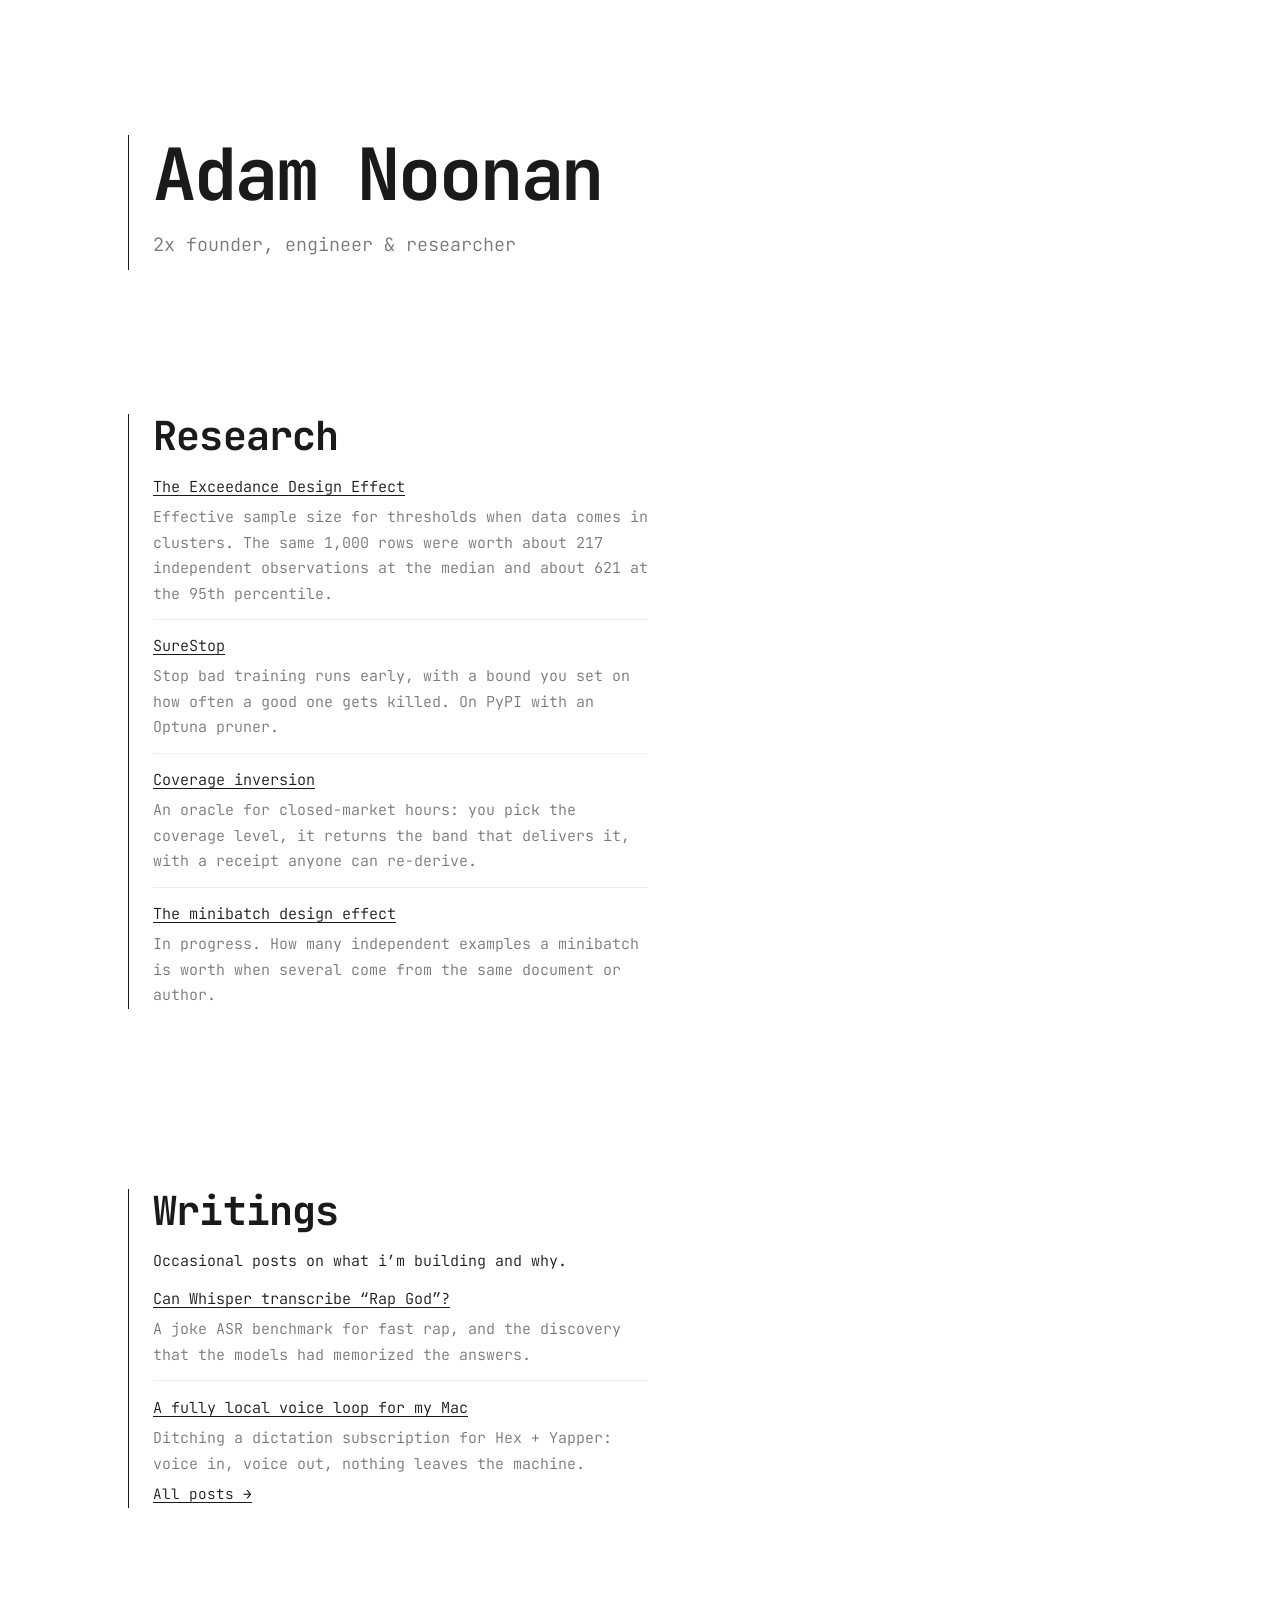
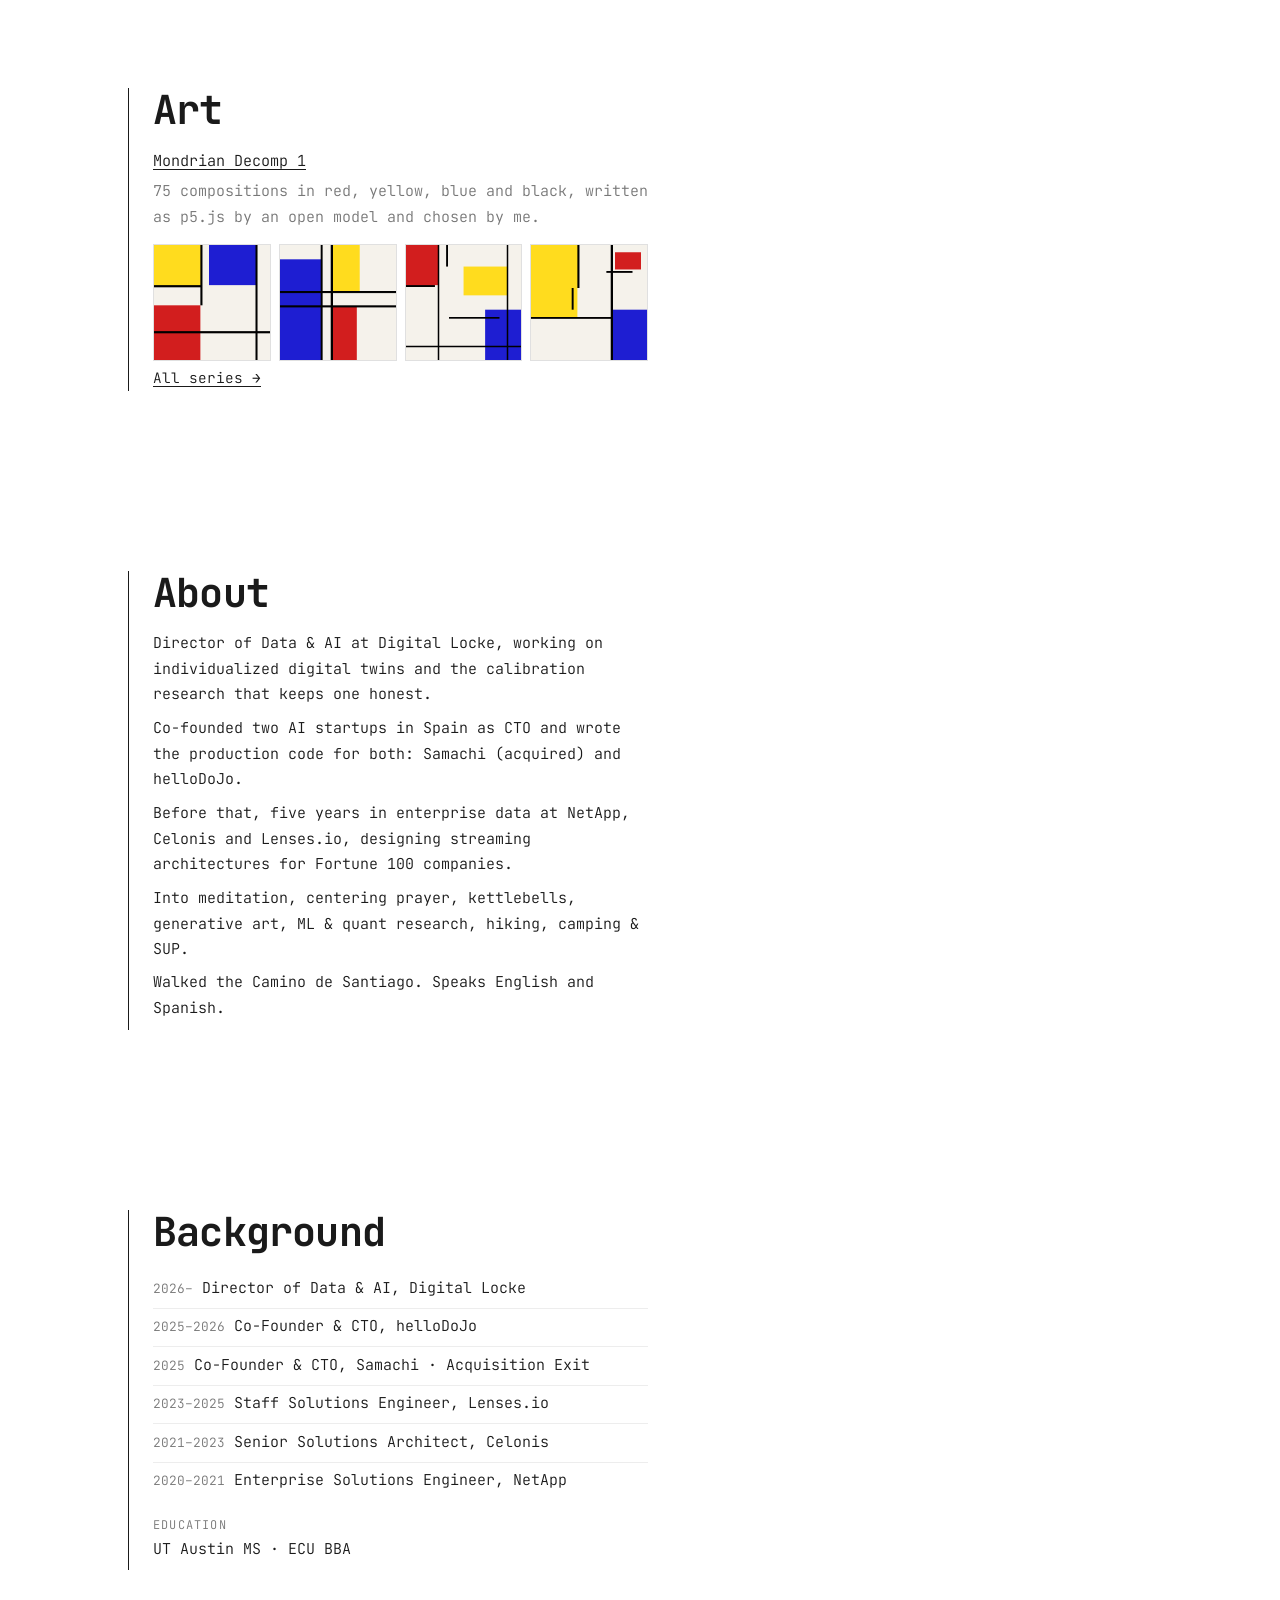
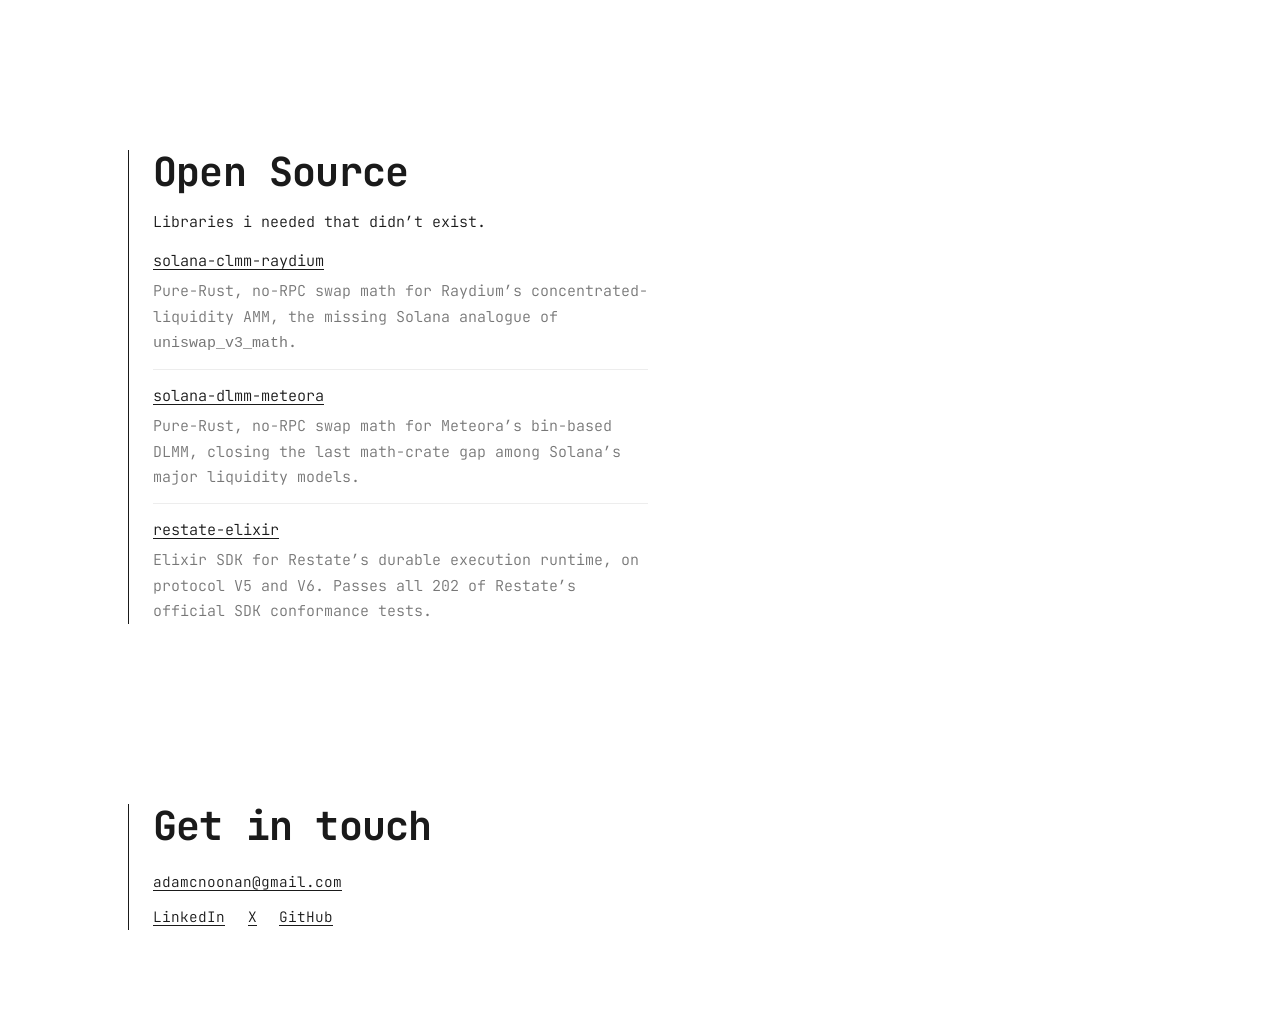
==== index.html @ fe31147f "content: add generative art to interests" ====
<!DOCTYPE html>
<html lang="en">
<head>
    <meta charset="UTF-8">
    <meta name="viewport" content="width=device-width, initial-scale=1.0">
    <title>Adam Noonan: effective sample size, calibration &amp; ML evaluation</title>
    <meta name="description" content="Adam Noonan is an independent ML researcher and Director of Data &amp; AI at Digital Locke. Research on effective sample size under clustering (the exceedance design effect), calibrated early stopping (SureStop) and coverage-calibrated oracles.">
    <link rel="canonical" href="https://adamnoonan.xyz/">
    <meta property="og:type" content="website">
    <meta property="og:site_name" content="Adam Noonan">
    <meta property="og:url" content="https://adamnoonan.xyz/">
    <meta property="og:title" content="Adam Noonan: effective sample size, calibration &amp; ML evaluation">
    <meta property="og:description" content="Adam Noonan is an independent ML researcher and Director of Data &amp; AI at Digital Locke. Research on effective sample size under clustering (the exceedance design effect), calibrated early stopping (SureStop) and coverage-calibrated oracles.">
    <meta property="og:image" content="https://adamnoonan.xyz/share/card.png">
    <meta property="og:image:type" content="image/png">
    <meta property="og:image:width" content="1200">
    <meta property="og:image:height" content="630">
    <meta property="og:image:alt" content="Adam Noonan: effective sample size, calibration and ML evaluation, beside a Seed of Life line drawing">
    <meta property="og:video" content="https://adamnoonan.xyz/share/loop.mp4">
    <meta property="og:video:secure_url" content="https://adamnoonan.xyz/share/loop.mp4">
    <meta property="og:video:type" content="video/mp4">
    <meta property="og:video:width" content="1200">
    <meta property="og:video:height" content="630">
    <meta name="twitter:card" content="summary_large_image">
    <meta name="twitter:image" content="https://adamnoonan.xyz/share/card.png">
    <meta name="twitter:image:alt" content="Adam Noonan: effective sample size, calibration and ML evaluation, beside a Seed of Life line drawing">
    <meta name="twitter:creator" content="@_adamnoonan">
    <meta name="theme-color" content="#ffffff">
    <link rel="icon" type="image/svg+xml" href="favicon.svg">
    <link rel="preconnect" href="https://fonts.googleapis.com">
    <link rel="preconnect" href="https://fonts.gstatic.com" crossorigin>
    <link href="https://fonts.googleapis.com/css2?family=JetBrains+Mono:wght@300;400;500;700&display=swap" rel="stylesheet">
    <link rel="stylesheet" href="style.css">
    <script type="application/ld+json">
    {
        "@context": "https://schema.org",
        "@graph": [
            {
                "@type": "Person",
                "@id": "https://adamnoonan.xyz/#person",
                "name": "Adam Noonan",
                "url": "https://adamnoonan.xyz/",
                "email": "mailto:adamcnoonan@gmail.com",
                "jobTitle": "Director of Data & AI",
                "worksFor": { "@type": "Organization", "name": "Digital Locke" },
                "alumniOf": { "@type": "CollegeOrUniversity", "name": "The University of Texas at Austin" },
                "knowsAbout": [
                    "Effective sample size",
                    "Design effect",
                    "Clustered data",
                    "Quantile estimation",
                    "Calibration",
                    "Conformal prediction",
                    "Machine learning evaluation",
                    "Early stopping",
                    "Digital twins"
                ],
                "identifier": { "@type": "PropertyValue", "propertyID": "ORCID", "value": "0009-0000-7506-6395" },
                "sameAs": [
                    "https://orcid.org/0009-0000-7506-6395",
                    "https://github.com/ACNoonan",
                    "https://linkedin.com/in/adam-noonan/",
                    "https://x.com/_adamnoonan"
                ]
            },
            {
                "@type": "ScholarlyArticle",
                "headline": "The Exceedance Design Effect: Effective Sample Size for Thresholds under Clustering",
                "author": { "@id": "https://adamnoonan.xyz/#person" },
                "datePublished": "2026-08-21",
                "url": "https://arxiv.org/abs/2608.21262",
                "sameAs": "https://arxiv.org/abs/2608.21262",
                "abstract": "How much the fraction of a population below an estimated cutoff varies when observations come in independent groups. Grouping multiplies its large-sample variance by 1+(m-1)ρ_I(p), where ρ_I(p) measures whether two members of a group fall on the same side of the cutoff."
            },
            {
                "@type": "ScholarlyArticle",
                "headline": "Coverage Inversion: Calibration-Transparent Fair-Value Oracles for Closed-Market Hours",
                "author": { "@id": "https://adamnoonan.xyz/#person" },
                "datePublished": "2026-08-25",
                "url": "https://doi.org/10.5281/zenodo.22094768",
                "identifier": { "@type": "PropertyValue", "propertyID": "DOI", "value": "10.5281/zenodo.22094768" }
            },
            {
                "@type": "SoftwareSourceCode",
                "name": "SureStop",
                "description": "Stop bad training runs early, with a bound you set on how often a good one gets killed. Includes an Optuna pruner.",
                "author": { "@id": "https://adamnoonan.xyz/#person" },
                "codeRepository": "https://github.com/ACNoonan/surestop",
                "programmingLanguage": "Python",
                "sameAs": "https://pypi.org/project/surestop/"
            }
        ]
    }
    </script>
    <script>window.va = window.va || function () { (window.vaq = window.vaq || []).push(arguments); };</script>
    <script defer src="/_vercel/insights/script.js"></script>
    <script defer src="/kit.js"></script>
</head>
<body>
    <canvas id="canvas"></canvas>

    <main>
        <section class="section section--hero" data-section="hero">
            <div class="section__content">
                <h1 class="proximity-text hero__name">Adam Noonan</h1>
                <p class="proximity-text hero__subtitle">2x founder, engineer &amp; researcher</p>
            </div>
        </section>

        <section class="section" data-section="research">
            <div class="section__content">
                <h2 class="proximity-text section__heading">Research</h2>
                <div class="project-list">
                    <div class="project-item proximity-text">
                        <a href="https://arxiv.org/abs/2608.21262" target="_blank" rel="noopener" class="section__link">The Exceedance Design Effect</a>
                        <p>Effective sample size for thresholds when data comes in clusters. The same 1,000 rows were worth about 217 independent observations at the median and about 621 at the 95th percentile.</p>
                    </div>
                    <div class="project-item proximity-text">
                        <a href="https://github.com/ACNoonan/surestop" target="_blank" rel="noopener" class="section__link">SureStop</a>
                        <p>Stop bad training runs early, with a bound you set on how often a good one gets killed. On PyPI with an Optuna pruner.</p>
                    </div>
                    <div class="project-item proximity-text">
                        <a href="https://doi.org/10.5281/zenodo.22094768" target="_blank" rel="noopener" class="section__link">Coverage inversion</a>
                        <p>An oracle for closed-market hours: you pick the coverage level, it returns the band that delivers it, with a receipt anyone can re-derive.</p>
                    </div>
                    <div class="project-item proximity-text">
                        <span class="section__link">The minibatch design effect</span>
                        <p>In progress. How many independent examples a minibatch is worth when several come from the same document or author.</p>
                    </div>
                </div>
            </div>
        </section>

        <section class="section" data-section="writing">
            <div class="section__content">
                <h2 class="proximity-text section__heading">Writings</h2>
                <p class="proximity-text">Occasional posts on what i&rsquo;m building and why.</p>
                <div class="project-list">
                    <div class="project-item proximity-text">
                        <a href="/blog/rap-god/" class="section__link">Can Whisper transcribe &ldquo;Rap God&rdquo;?</a>
                        <p>A joke ASR benchmark for fast rap, and the discovery that the models had memorized the answers.</p>
                    </div>
                    <div class="project-item proximity-text">
                        <a href="/blog/local-voice-loop/" class="section__link">A fully local voice loop for my Mac</a>
                        <p>Ditching a dictation subscription for Hex + Yapper: voice in, voice out, nothing leaves the machine.</p>
                    </div>
                </div>
                <a href="/blog/" class="proximity-text section__link">All posts &rarr;</a>
            </div>
        </section>

        <section class="section" data-section="art">
            <div class="section__content">
                <h2 class="proximity-text section__heading">Art</h2>
                <div class="project-list">
                    <div class="project-item proximity-text">
                        <a href="/art/mondrian-decomp/" class="section__link">Mondrian Decomp 1</a>
                        <p>75 compositions in red, yellow, blue and black, written as p5.js by an open model and chosen by me.</p>
                        <a href="/art/mondrian-decomp/" class="art-strip">
                            <img src="/art/mondrian-decomp/img/12.png" alt="" loading="lazy">
                            <img src="/art/mondrian-decomp/img/20.png" alt="" loading="lazy">
                            <img src="/art/mondrian-decomp/img/34.png" alt="" loading="lazy">
                            <img src="/art/mondrian-decomp/img/46.png" alt="" loading="lazy">
                        </a>
                    </div>
                </div>
                <a href="/art/" class="proximity-text section__link">All series &rarr;</a>
            </div>
        </section>

        <section class="section" data-section="about">
            <div class="section__content">
                <h2 class="proximity-text section__heading">About</h2>
                <p class="proximity-text">Director of Data &amp; AI at Digital Locke, working on individualized digital twins and the calibration research that keeps one honest.</p>
                <p class="proximity-text">Co-founded two AI startups in Spain as CTO and wrote the production code for both: Samachi (acquired) and helloDoJo.</p>
                <p class="proximity-text">Before that, five years in enterprise data at NetApp, Celonis and Lenses.io, designing streaming architectures for Fortune 100 companies.</p>
                <p class="proximity-text">Into meditation, centering prayer, kettlebells, generative art, ML &amp; quant research, hiking, camping &amp; SUP.</p>
                <p class="proximity-text">Walked the Camino de Santiago. Speaks English and Spanish.</p>
            </div>
        </section>

        <section class="section" data-section="background">
            <div class="section__content">
                <h2 class="proximity-text section__heading">Background</h2>
                <div class="timeline">
                    <div class="timeline__entry proximity-text">
                        <span class="timeline__date">2026&ndash;</span>
                        <span class="timeline__role">Director of Data &amp; AI, Digital Locke</span>
                    </div>
                    <div class="timeline__entry proximity-text">
                        <span class="timeline__date">2025&ndash;2026</span>
                        <span class="timeline__role">Co-Founder &amp; CTO, helloDoJo</span>
                    </div>
                    <div class="timeline__entry proximity-text">
                        <span class="timeline__date">2025</span>
                        <span class="timeline__role">Co-Founder &amp; CTO, Samachi &middot; Acquisition Exit</span>
                    </div>
                    <div class="timeline__entry proximity-text">
                        <span class="timeline__date">2023&ndash;2025</span>
                        <span class="timeline__role">Staff Solutions Engineer, Lenses.io</span>
                    </div>
                    <div class="timeline__entry proximity-text">
                        <span class="timeline__date">2021&ndash;2023</span>
                        <span class="timeline__role">Senior Solutions Architect, Celonis</span>
                    </div>
                    <div class="timeline__entry proximity-text">
                        <span class="timeline__date">2020&ndash;2021</span>
                        <span class="timeline__role">Enterprise Solutions Engineer, NetApp</span>
                    </div>
                </div>
                <div class="education proximity-text">
                    <p class="education__label">Education</p>
                    <p>UT Austin MS &middot; ECU BBA</p>
                </div>
            </div>
        </section>

        <section class="section" data-section="open-source">
            <div class="section__content">
                <h2 class="proximity-text section__heading">Open Source</h2>
                <p class="proximity-text">Libraries i needed that didn&rsquo;t exist.</p>
                <div class="project-list">
                    <div class="project-item proximity-text">
                        <a href="https://github.com/ACNoonan/solana-clmm-raydium" target="_blank" rel="noopener" class="section__link">solana-clmm-raydium</a>
                        <p>Pure-Rust, no-RPC swap math for Raydium&rsquo;s concentrated-liquidity AMM, the missing Solana analogue of <code>uniswap_v3_math</code>.</p>
                    </div>
                    <div class="project-item proximity-text">
                        <a href="https://github.com/ACNoonan/solana-dlmm-meteora" target="_blank" rel="noopener" class="section__link">solana-dlmm-meteora</a>
                        <p>Pure-Rust, no-RPC swap math for Meteora&rsquo;s bin-based DLMM, closing the last math-crate gap among Solana&rsquo;s major liquidity models.</p>
                    </div>
                    <div class="project-item proximity-text">
                        <a href="https://github.com/ACNoonan/restate-elixir" target="_blank" rel="noopener" class="section__link">restate-elixir</a>
                        <p>Elixir SDK for Restate&rsquo;s durable execution runtime, on protocol V5 and V6. Passes all 202 of Restate&rsquo;s official SDK conformance tests.</p>
                    </div>
                </div>
            </div>
        </section>

        <section class="section" data-section="contact">
            <div class="section__content">
                <h2 class="proximity-text section__heading">Get in touch</h2>
                <a href="mailto:adamcnoonan@gmail.com" class="proximity-text section__link">adamcnoonan@gmail.com</a>
                <div class="social-links">
                    <a href="https://linkedin.com/in/adam-noonan/" target="_blank" rel="noopener" class="proximity-text section__link">LinkedIn</a>
                    <a href="https://x.com/_adamnoonan" target="_blank" rel="noopener" class="proximity-text section__link">X</a>
                    <a href="https://github.com/ACNoonan" target="_blank" rel="noopener" class="proximity-text section__link">GitHub</a>
                </div>
            </div>
        </section>
    </main>

    <script src="script.js"></script>
</body>
</html>
---- style.css ----
*,
*::before,
*::after {
    margin: 0;
    padding: 0;
    box-sizing: border-box;
}

:root {
    --bg: #ffffff;
    --text: #1a1a1a;
    --text-dim: #777;
    --accent: #1a1a1a;
    --rule: #1a1a1a;
    --font: 'JetBrains Mono', 'Courier New', monospace;
}

body {
    background-color: var(--bg);
    color: var(--text);
    font-family: var(--font);
    font-weight: 300;
    font-size: 15px;
    line-height: 1.7;
    overflow-x: hidden;
    -webkit-font-smoothing: antialiased;
}

#canvas {
    position: fixed;
    top: 0;
    left: 0;
    width: 100vw;
    height: 100vh;
    z-index: 0;
    pointer-events: none;
}

main {
    position: relative;
    z-index: 1;
}

/* --- Sections --- */

.section {
    display: flex;
    flex-direction: column;
    justify-content: center;
    padding: 10vh 10vw;
    position: relative;
}

.section--hero {
    min-height: auto;
    padding-top: 15vh;
    padding-bottom: 6vh;
}

.section__content {
    max-width: 520px;
    padding-left: 24px;
    border-left: 1px solid var(--rule);
}

/* --- Typography --- */

h1, h2 {
    font-family: var(--font);
    font-weight: 700;
    line-height: 1.1;
    color: var(--text);
}

.hero__name {
    font-size: clamp(2.4rem, 7vw, 4.5rem);
    letter-spacing: -0.03em;
    margin-bottom: 0.2em;
}

.hero__subtitle {
    font-size: clamp(0.9rem, 2vw, 1.15rem);
    font-weight: 300;
    color: var(--text-dim);
}

.hero__subtitle a {
    color: var(--text);
    text-decoration: underline;
    text-underline-offset: 3px;
    text-decoration-thickness: 1px;
}

.hero__subtitle a:hover {
    color: var(--text-dim);
}

.section__heading {
    font-size: clamp(1.6rem, 4vw, 2.5rem);
    margin-bottom: 0.4em;
    letter-spacing: -0.02em;
}

.section__content p {
    margin-bottom: 0.55em;
}

/* --- Links --- */

.section__link {
    display: inline-block;
    color: var(--text);
    text-decoration: underline;
    text-underline-offset: 3px;
    text-decoration-thickness: 1px;
    font-size: 0.9rem;
    margin-top: 0.35em;
    transition: color 0.2s;
}

.section__link:hover {
    color: var(--text-dim);
}

/* --- Tech Stack --- */

.tech-stack {
    display: flex;
    flex-wrap: wrap;
    gap: 6px;
    margin: 0.8em 0;
}

.tech-pill {
    font-size: 0.75rem;
    padding: 2px 10px;
    border: 1px solid rgba(0, 0, 0, 0.2);
    border-radius: 3px;
    color: var(--text-dim);
    white-space: nowrap;
}

/* --- Timeline --- */

.timeline {
    margin: 0.3em 0 1em;
}

.timeline__entry {
    display: flex;
    gap: 1.5em;
    padding: 0.4em 0;
    border-bottom: 1px solid rgba(0, 0, 0, 0.07);
}

.timeline__entry:last-child {
    border-bottom: none;
}

.timeline__date {
    font-size: 0.8rem;
    white-space: nowrap;
    color: var(--text-dim);
    min-width: 120px;
}

/* --- Education --- */

.education {
    margin-top: 0.6em;
}

.education__label {
    font-size: 0.75rem;
    color: var(--text-dim);
    text-transform: uppercase;
    letter-spacing: 0.1em;
    margin-bottom: 0.15em !important;
}

/* --- Projects --- */

.project-list {
    margin-top: 0.8em;
    display: flex;
    flex-direction: column;
    gap: 0.9em;
}

.project-item {
    padding-bottom: 0.8em;
    border-bottom: 1px solid rgba(0, 0, 0, 0.07);
}

.project-item:last-child {
    border-bottom: none;
    padding-bottom: 0;
}

.project-item .section__link {
    margin-top: 0;
    font-size: 0.95rem;
}

.project-item p {
    margin-top: 0.3em;
    margin-bottom: 0;
    color: var(--text-dim);
}

/* --- Art strip (home + art index) --- */

.art-strip {
    display: grid;
    grid-template-columns: repeat(4, 1fr);
    gap: 8px;
    margin-top: 0.9em;
}

.art-strip img {
    display: block;
    width: 100%;
    height: auto;
    aspect-ratio: 1;
    border: 1px solid rgba(0, 0, 0, 0.12);
}

/* --- Social Links --- */

.social-links {
    display: flex;
    gap: 1.5em;
    margin-top: 0.35em;
}

/* --- Reload Hint --- */

.reload-hint {
    margin-top: 1.5em !important;
    font-size: 0.8rem;
    color: var(--text-dim);
    opacity: 0.5;
    font-style: italic;
}

/* --- Proximity Text Scaling --- */

.proximity-text {
    transform-origin: left center;
    transition: transform 0.3s ease-out;
    will-change: transform;
    display: inline-block;
}

h1.proximity-text,
h2.proximity-text,
p.proximity-text,
div.proximity-text {
    display: block;
}

/* --- Responsive --- */

@media (max-width: 768px) {
    .section {
        padding: 8vh 7vw;
    }

    .section__content {
        max-width: 100%;
        padding-left: 16px;
    }

    .timeline__entry {
        flex-direction: column;
        gap: 0.2em;
    }

    .timeline__date {
        min-width: auto;
    }

    .social-links {
        flex-direction: column;
        gap: 0.5em;
    }

    .proximity-text {
        transition: none !important;
        transform: none !important;
        text-shadow:
            0 0 4px #fff,
            0 0 3px #fff,
            0 0 2px #fff,
            0 0 1px #fff;
    }
}
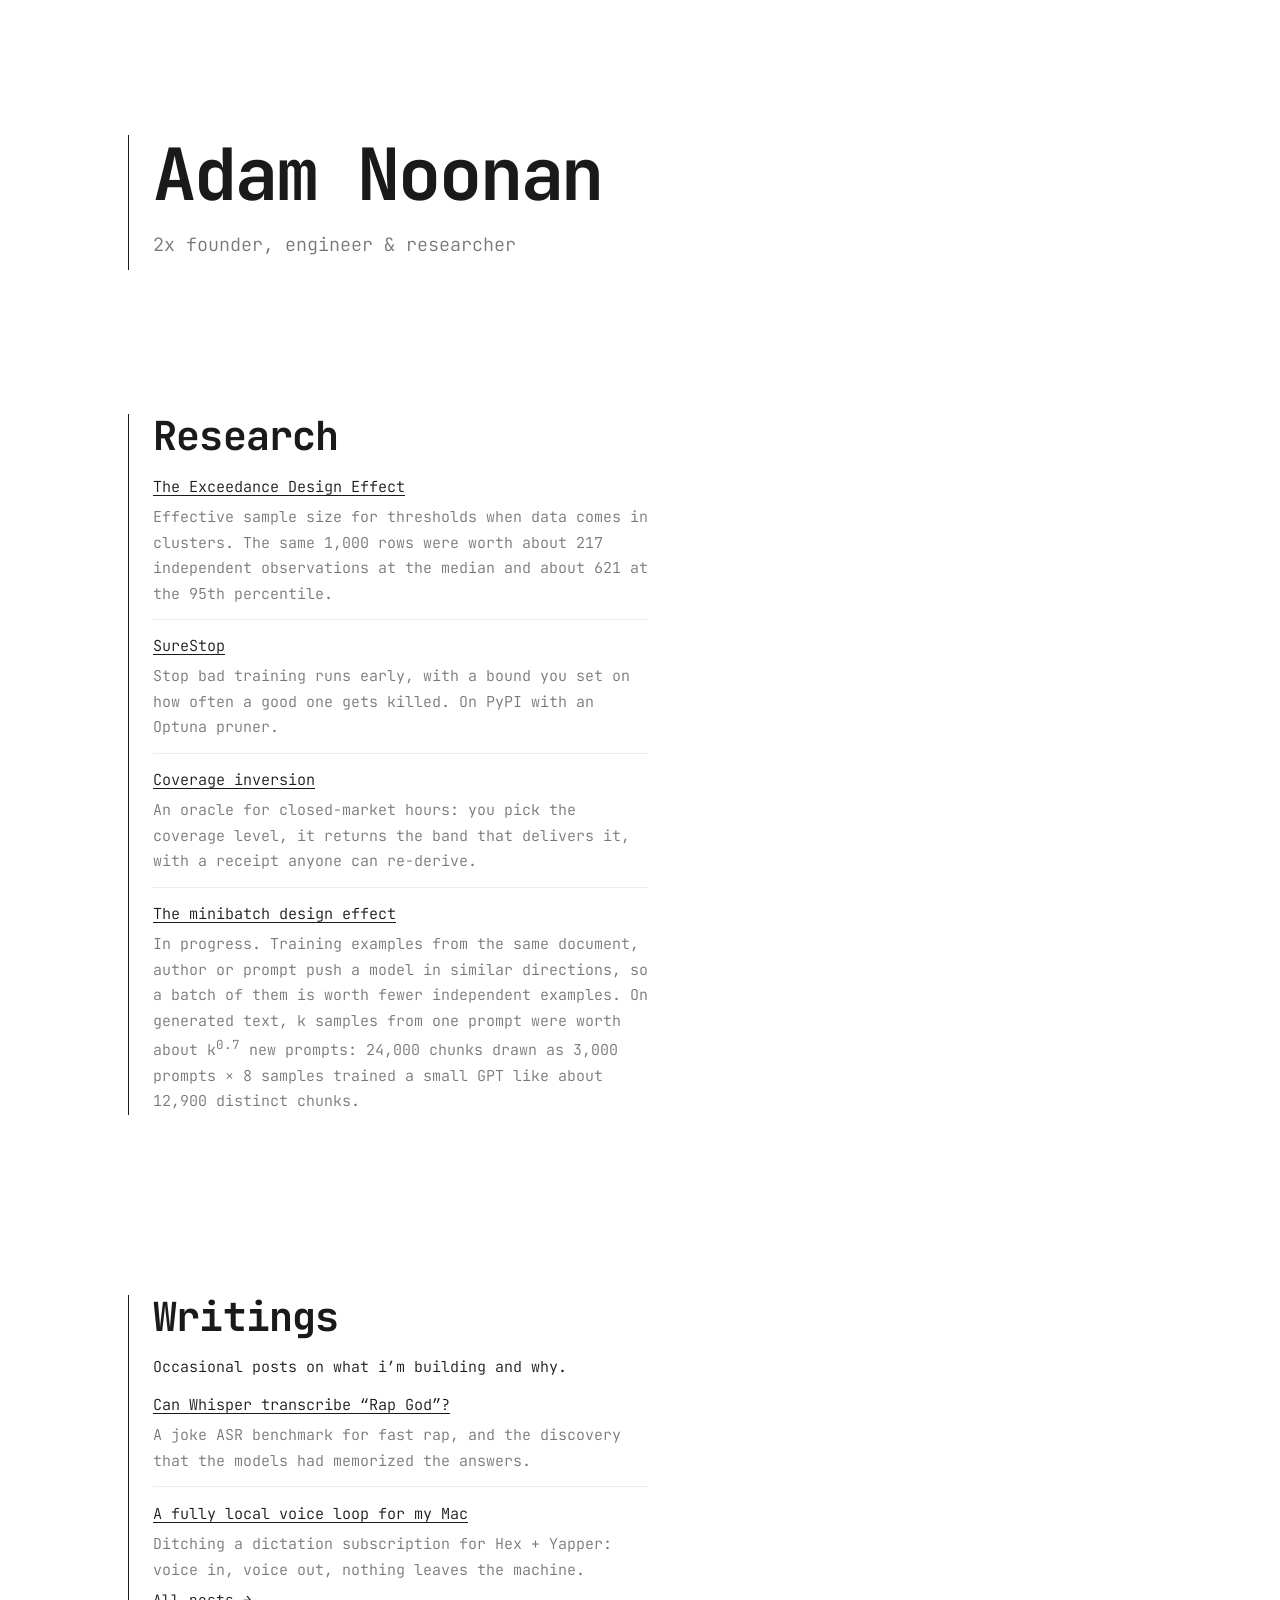
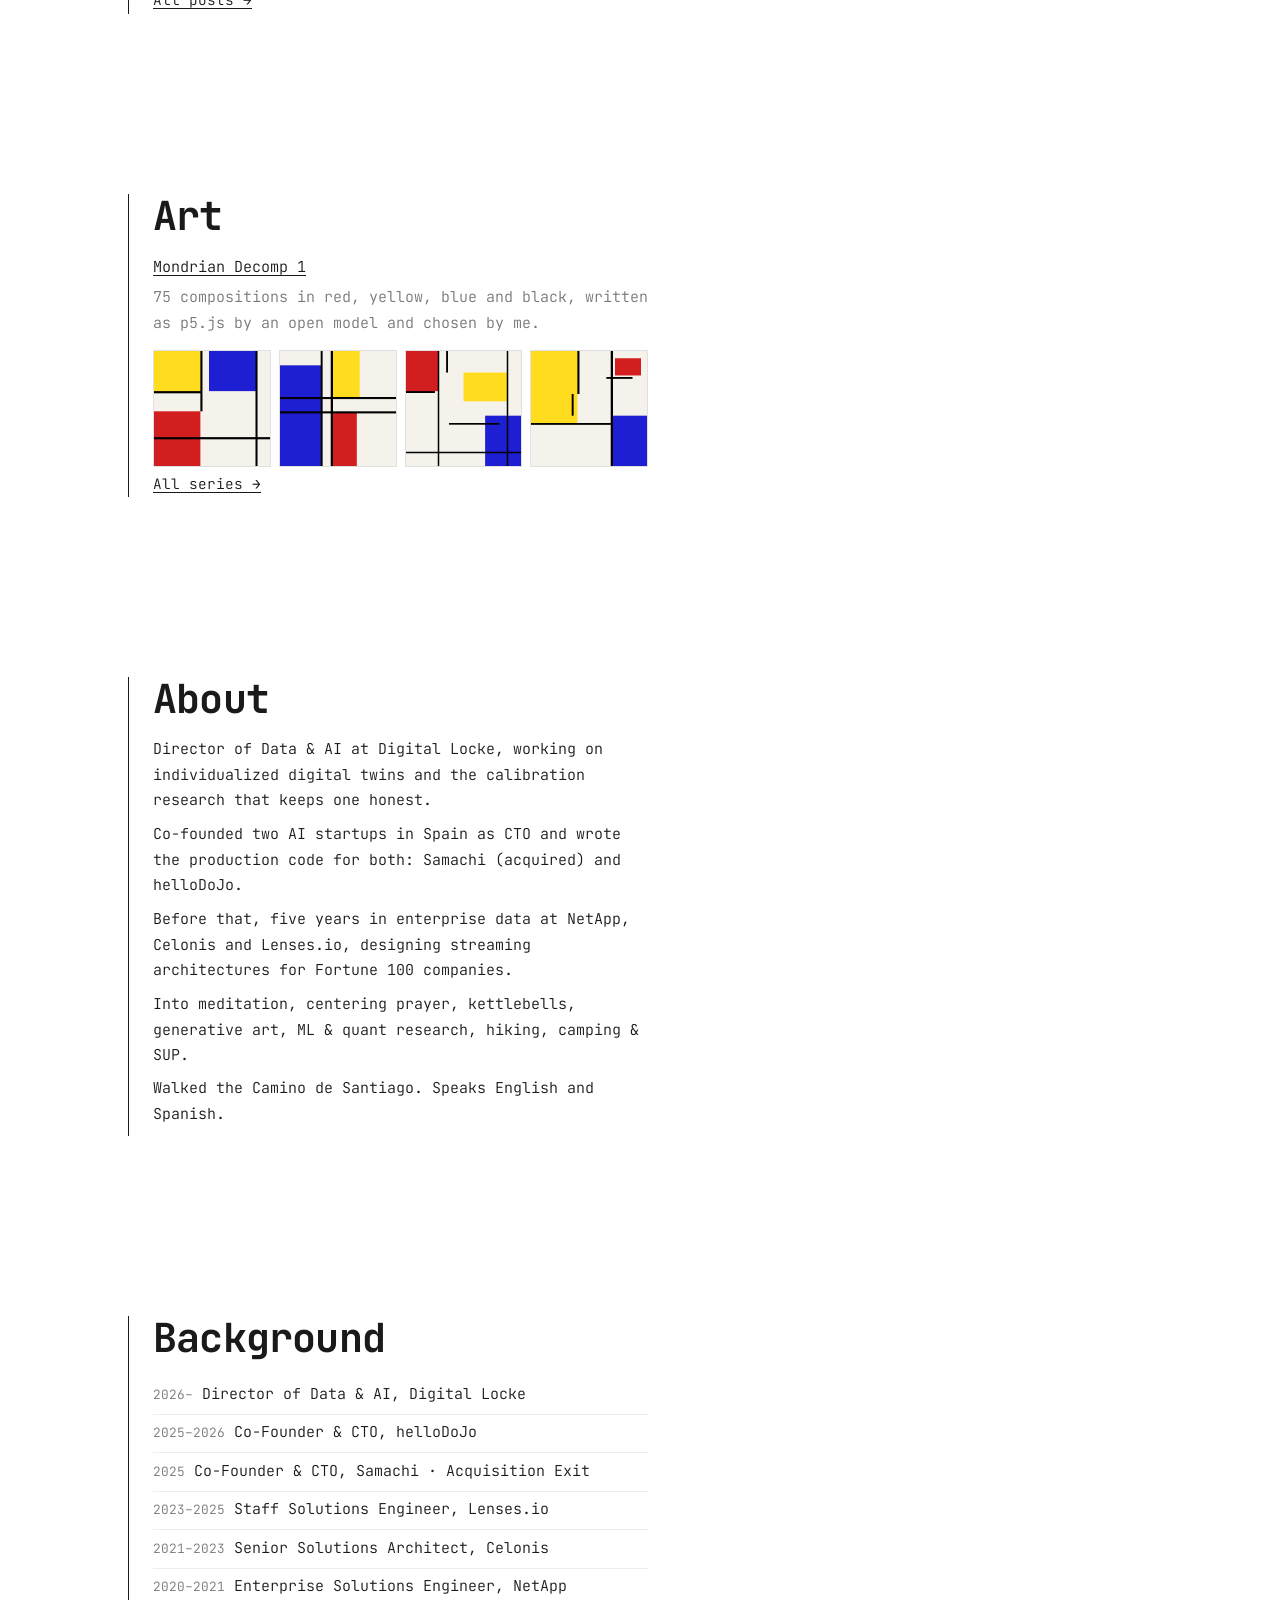
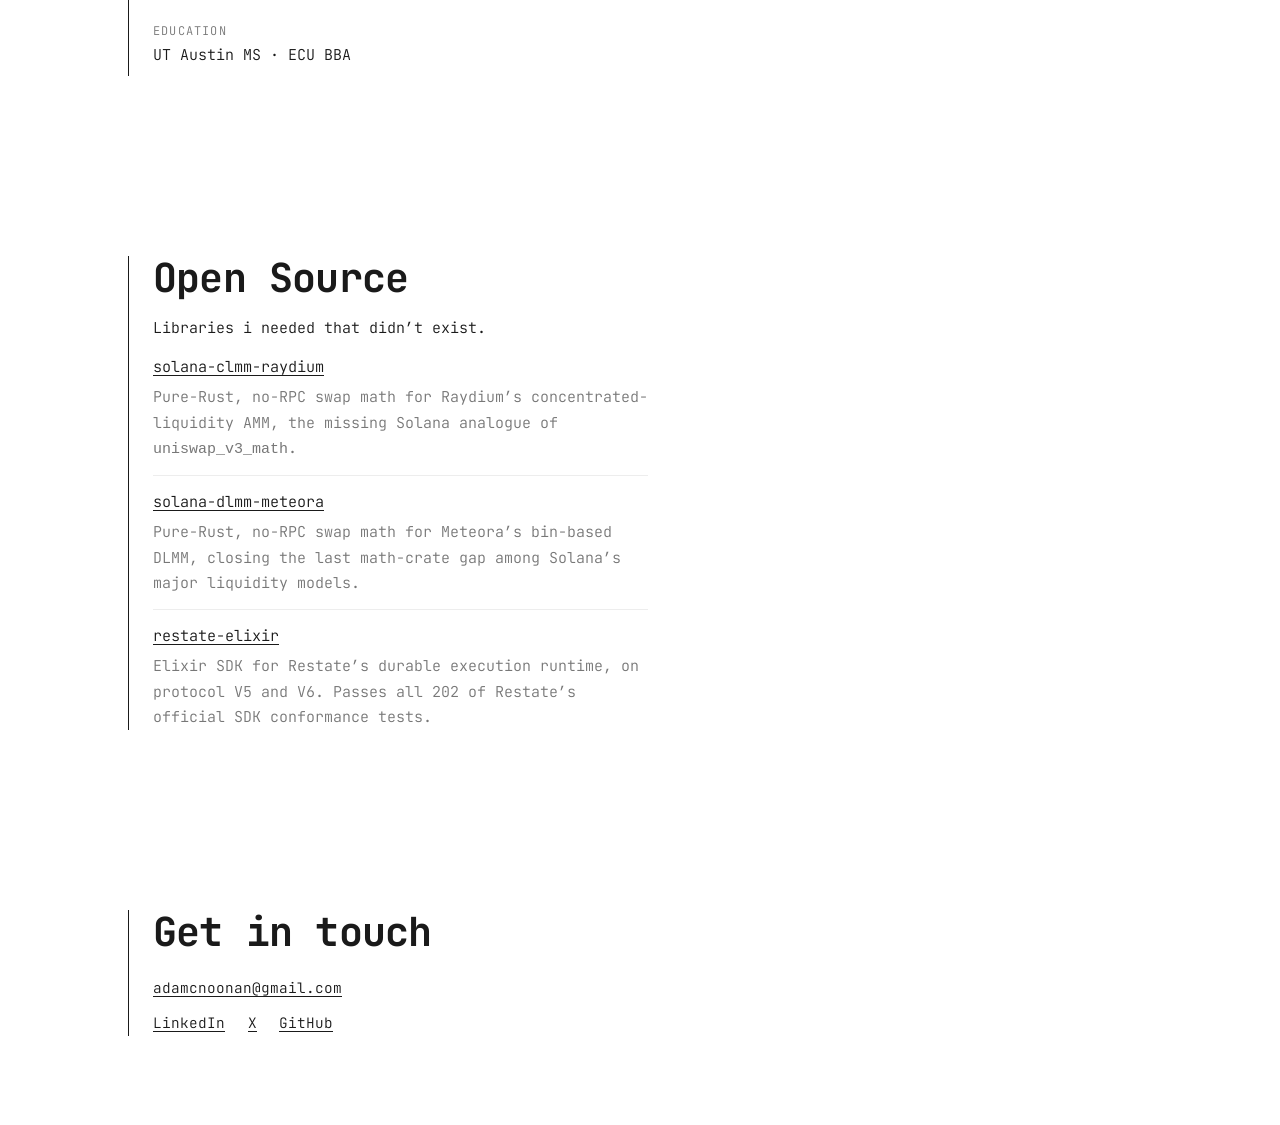
==== commit da58a36d: "content: update the minibatch design effect summary" ====
--- a/index.html
+++ b/index.html
@@ -125,7 +125,7 @@
                     </div>
                     <div class="project-item proximity-text">
                         <span class="section__link">The minibatch design effect</span>
-                        <p>In progress. How many independent examples a minibatch is worth when several come from the same document or author.</p>
+                        <p>In progress. Training examples from the same document, author or prompt push a model in similar directions, so a batch of them is worth fewer independent examples. On generated text, k samples from one prompt were worth about k<sup>0.7</sup> new prompts: 24,000 chunks drawn as 3,000 prompts &times; 8 samples trained a small GPT like about 12,900 distinct chunks.</p>
                     </div>
                 </div>
             </div>
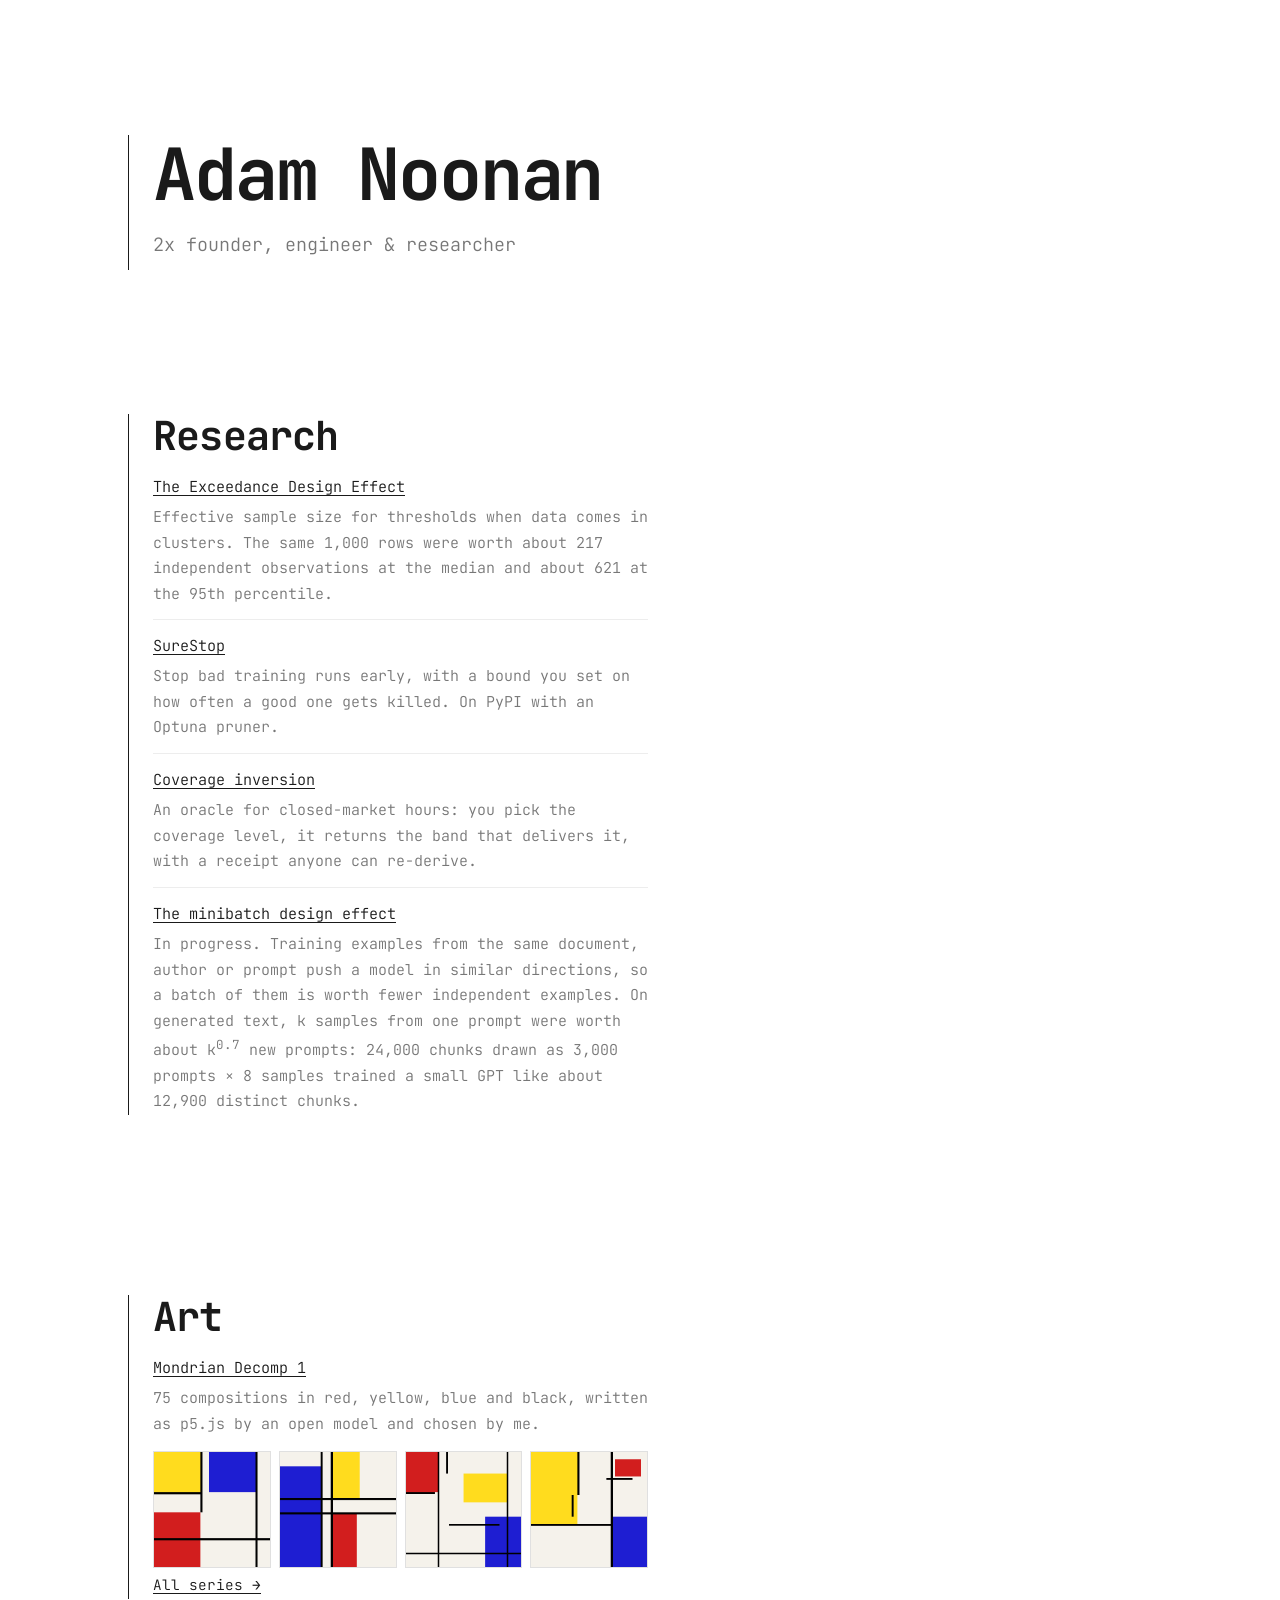
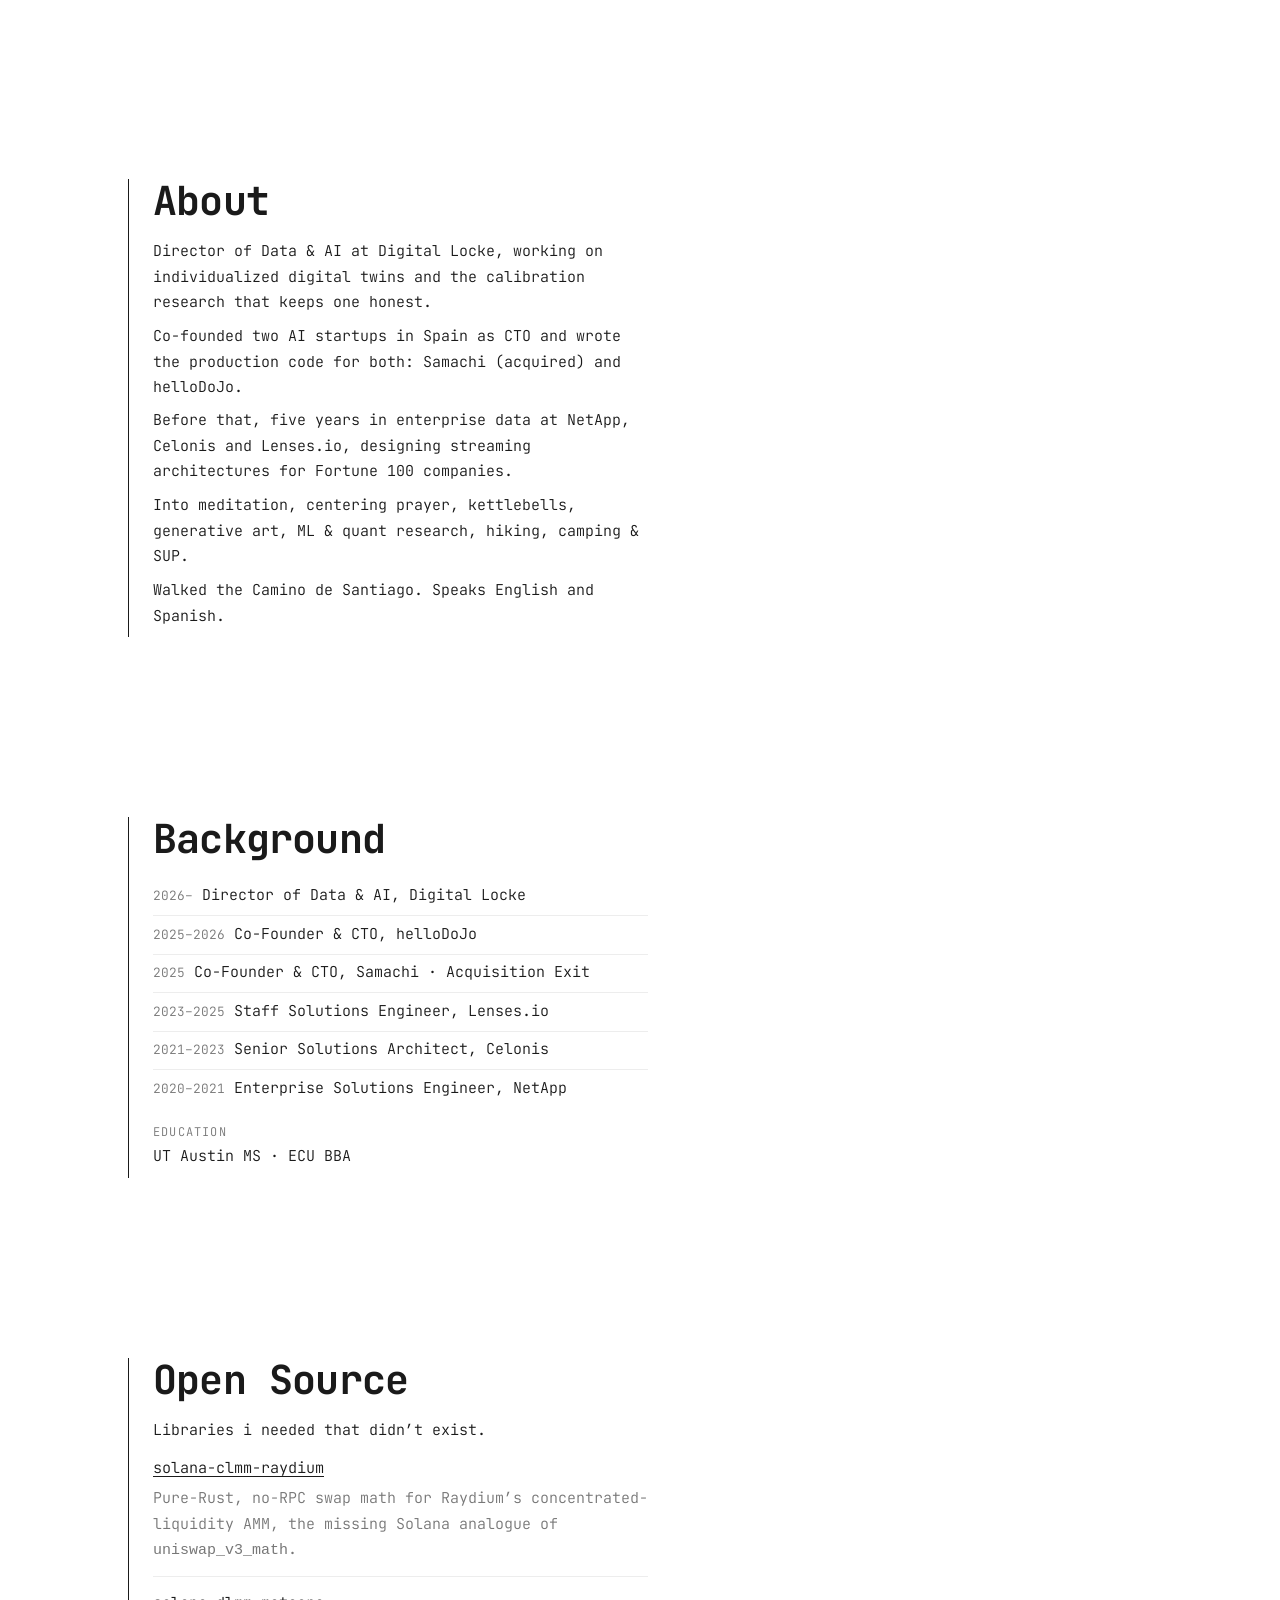
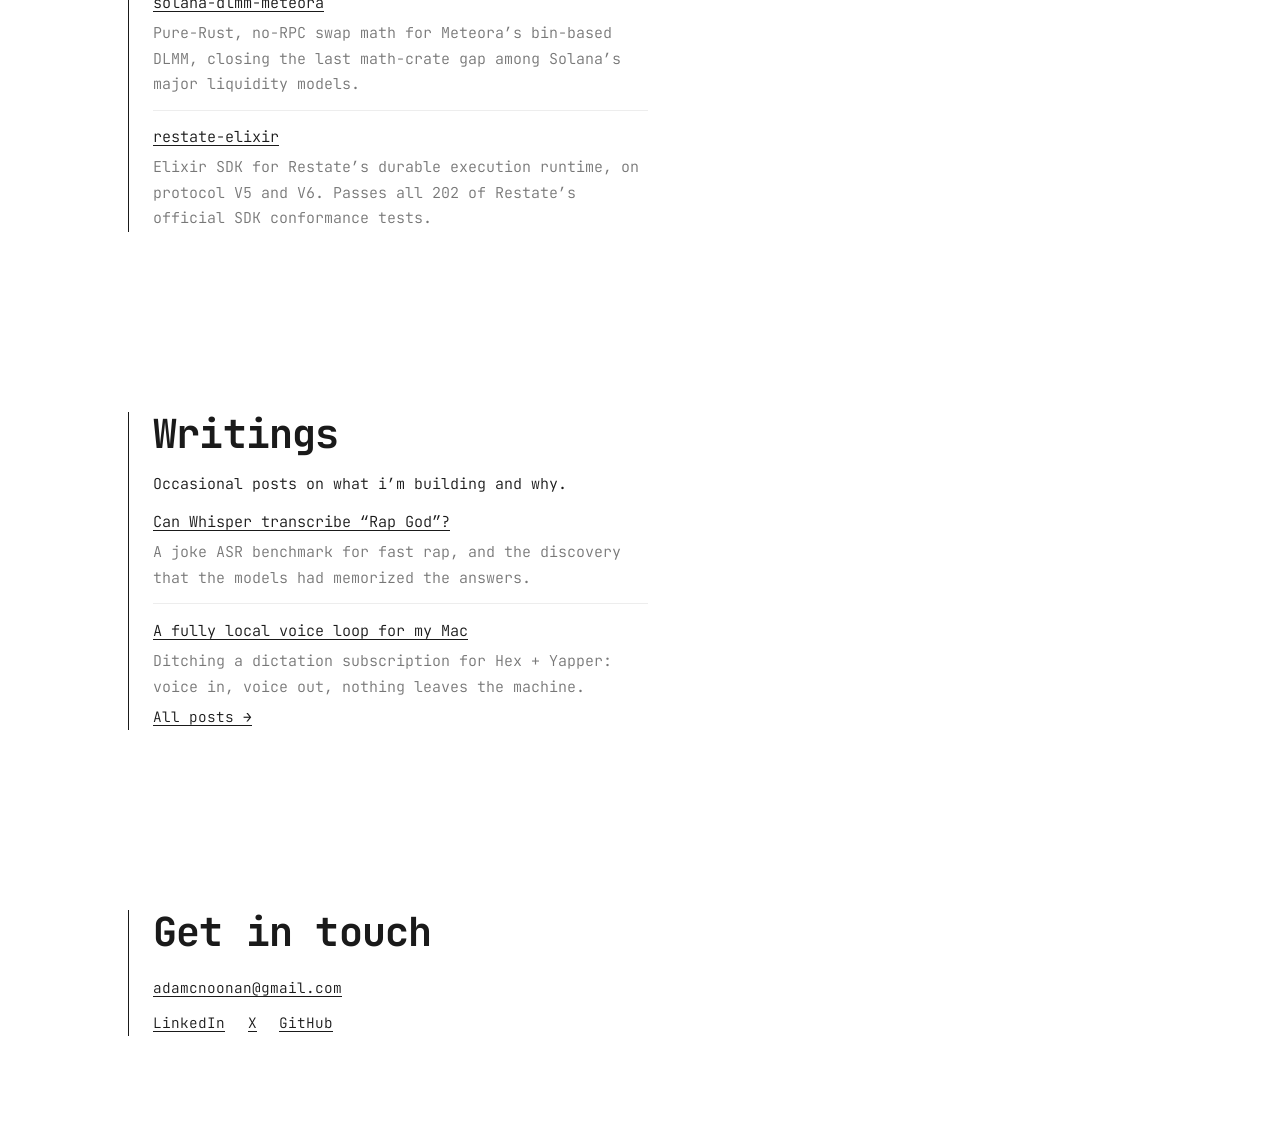
==== commit dbc94bd8: "content: move Writings below Open Source on the home page" ====
--- a/index.html
+++ b/index.html
@@ -131,24 +131,6 @@
             </div>
         </section>
 
-        <section class="section" data-section="writing">
-            <div class="section__content">
-                <h2 class="proximity-text section__heading">Writings</h2>
-                <p class="proximity-text">Occasional posts on what i&rsquo;m building and why.</p>
-                <div class="project-list">
-                    <div class="project-item proximity-text">
-                        <a href="/blog/rap-god/" class="section__link">Can Whisper transcribe &ldquo;Rap God&rdquo;?</a>
-                        <p>A joke ASR benchmark for fast rap, and the discovery that the models had memorized the answers.</p>
-                    </div>
-                    <div class="project-item proximity-text">
-                        <a href="/blog/local-voice-loop/" class="section__link">A fully local voice loop for my Mac</a>
-                        <p>Ditching a dictation subscription for Hex + Yapper: voice in, voice out, nothing leaves the machine.</p>
-                    </div>
-                </div>
-                <a href="/blog/" class="proximity-text section__link">All posts &rarr;</a>
-            </div>
-        </section>
-
         <section class="section" data-section="art">
             <div class="section__content">
                 <h2 class="proximity-text section__heading">Art</h2>
@@ -236,6 +218,24 @@
             </div>
         </section>
 
+        <section class="section" data-section="writing">
+            <div class="section__content">
+                <h2 class="proximity-text section__heading">Writings</h2>
+                <p class="proximity-text">Occasional posts on what i&rsquo;m building and why.</p>
+                <div class="project-list">
+                    <div class="project-item proximity-text">
+                        <a href="/blog/rap-god/" class="section__link">Can Whisper transcribe &ldquo;Rap God&rdquo;?</a>
+                        <p>A joke ASR benchmark for fast rap, and the discovery that the models had memorized the answers.</p>
+                    </div>
+                    <div class="project-item proximity-text">
+                        <a href="/blog/local-voice-loop/" class="section__link">A fully local voice loop for my Mac</a>
+                        <p>Ditching a dictation subscription for Hex + Yapper: voice in, voice out, nothing leaves the machine.</p>
+                    </div>
+                </div>
+                <a href="/blog/" class="proximity-text section__link">All posts &rarr;</a>
+            </div>
+        </section>
+
         <section class="section" data-section="contact">
             <div class="section__content">
                 <h2 class="proximity-text section__heading">Get in touch</h2>
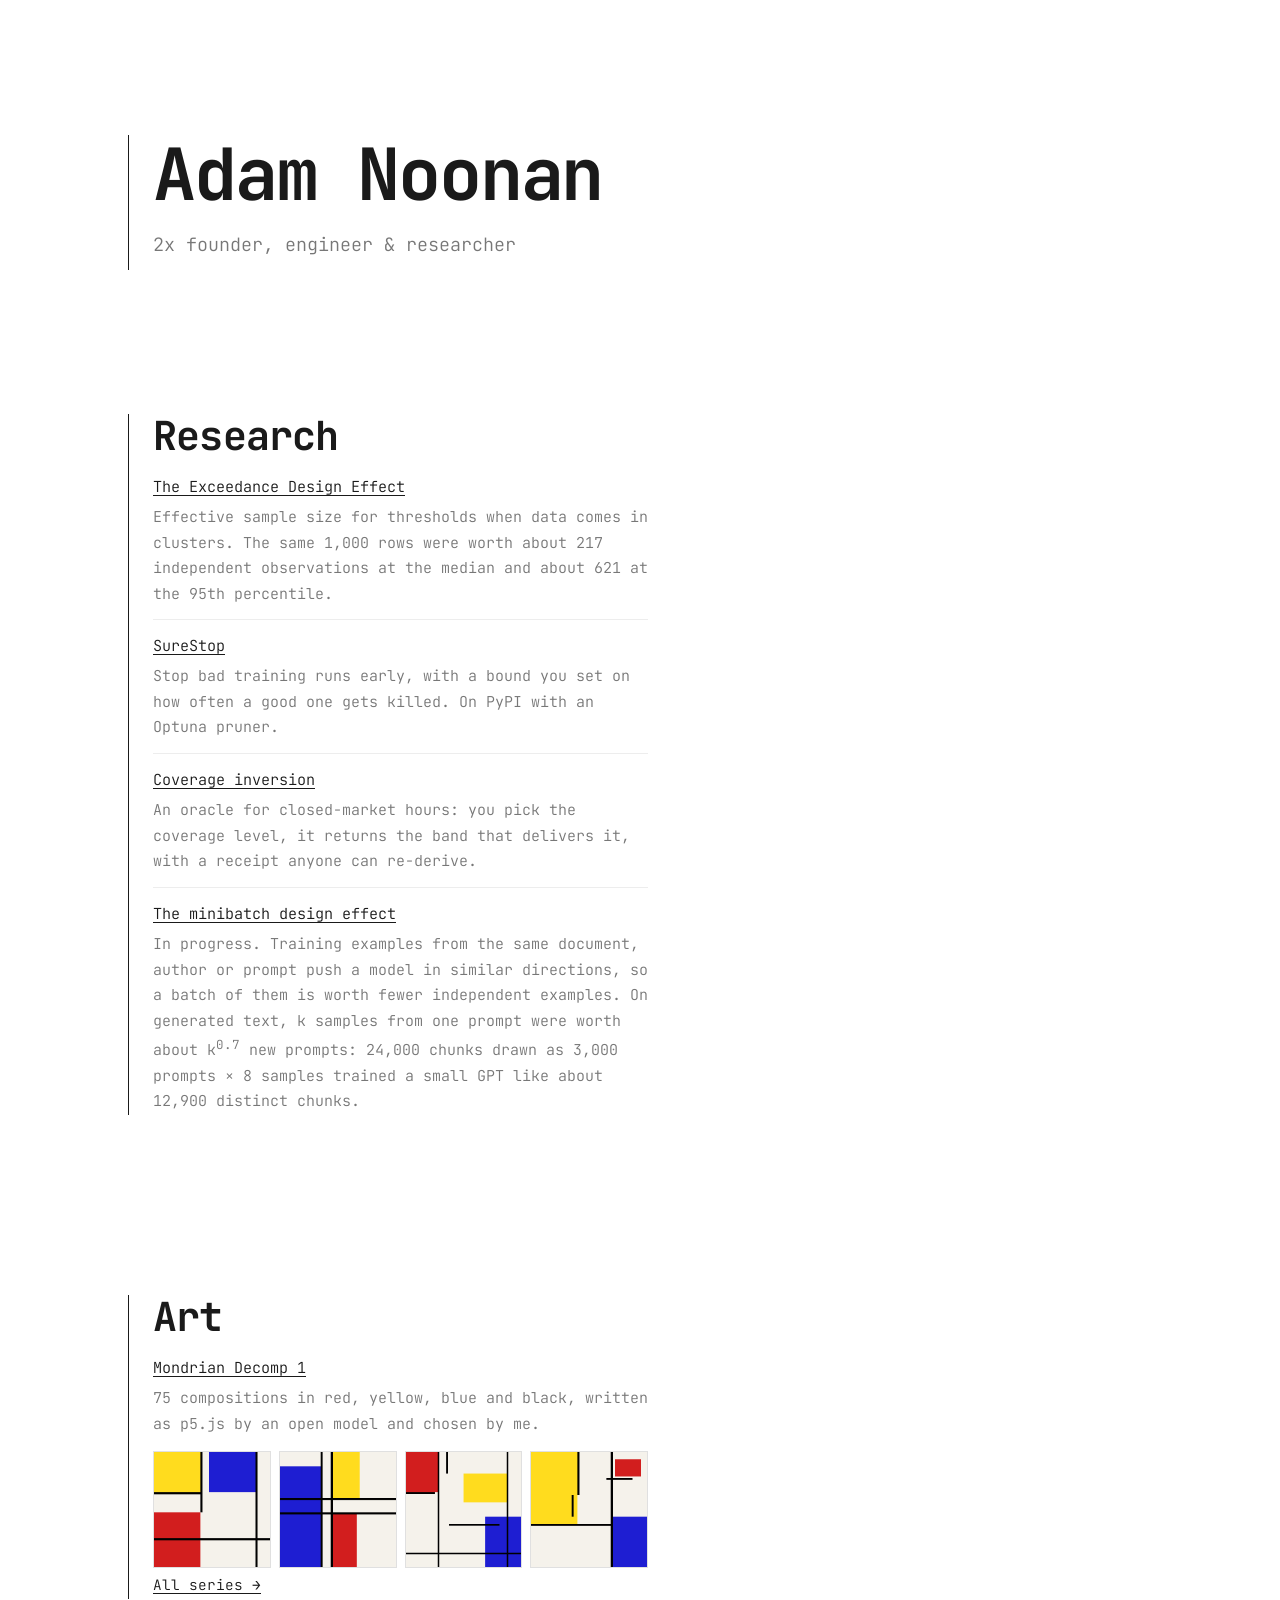
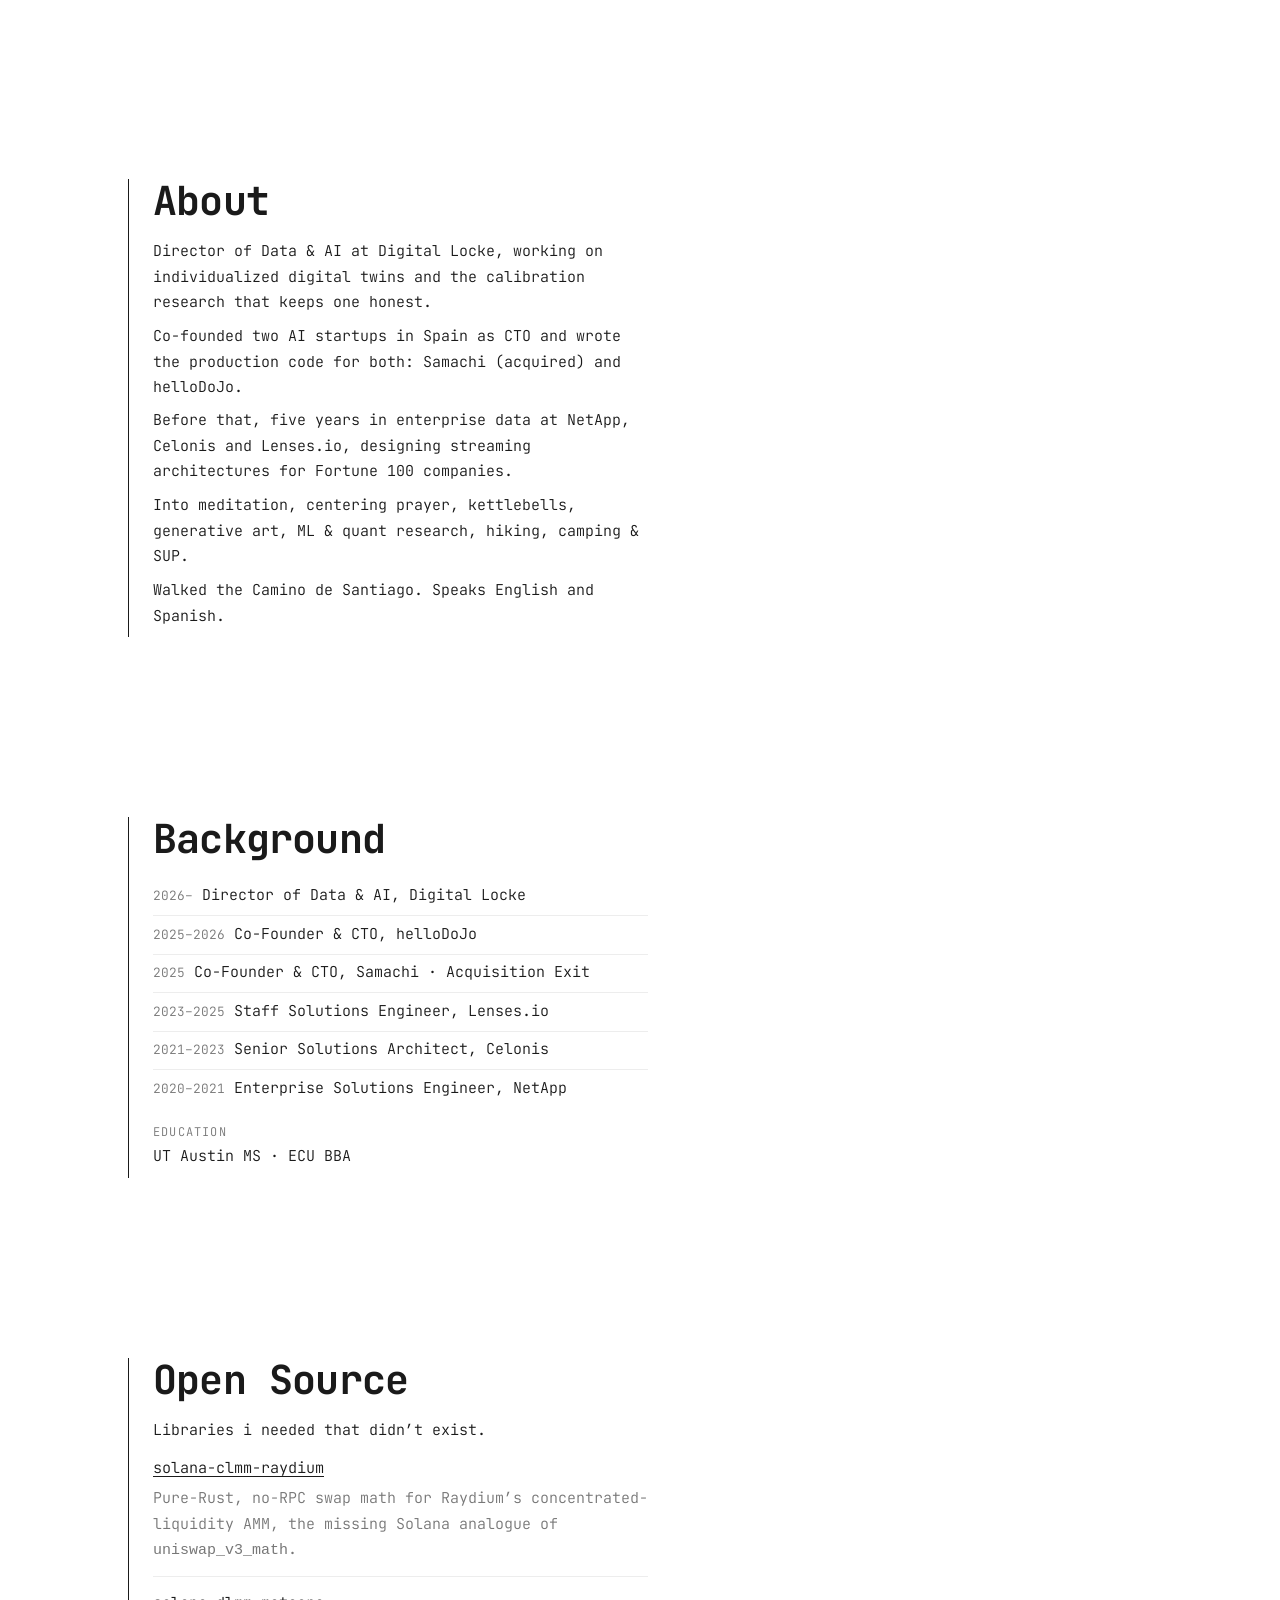
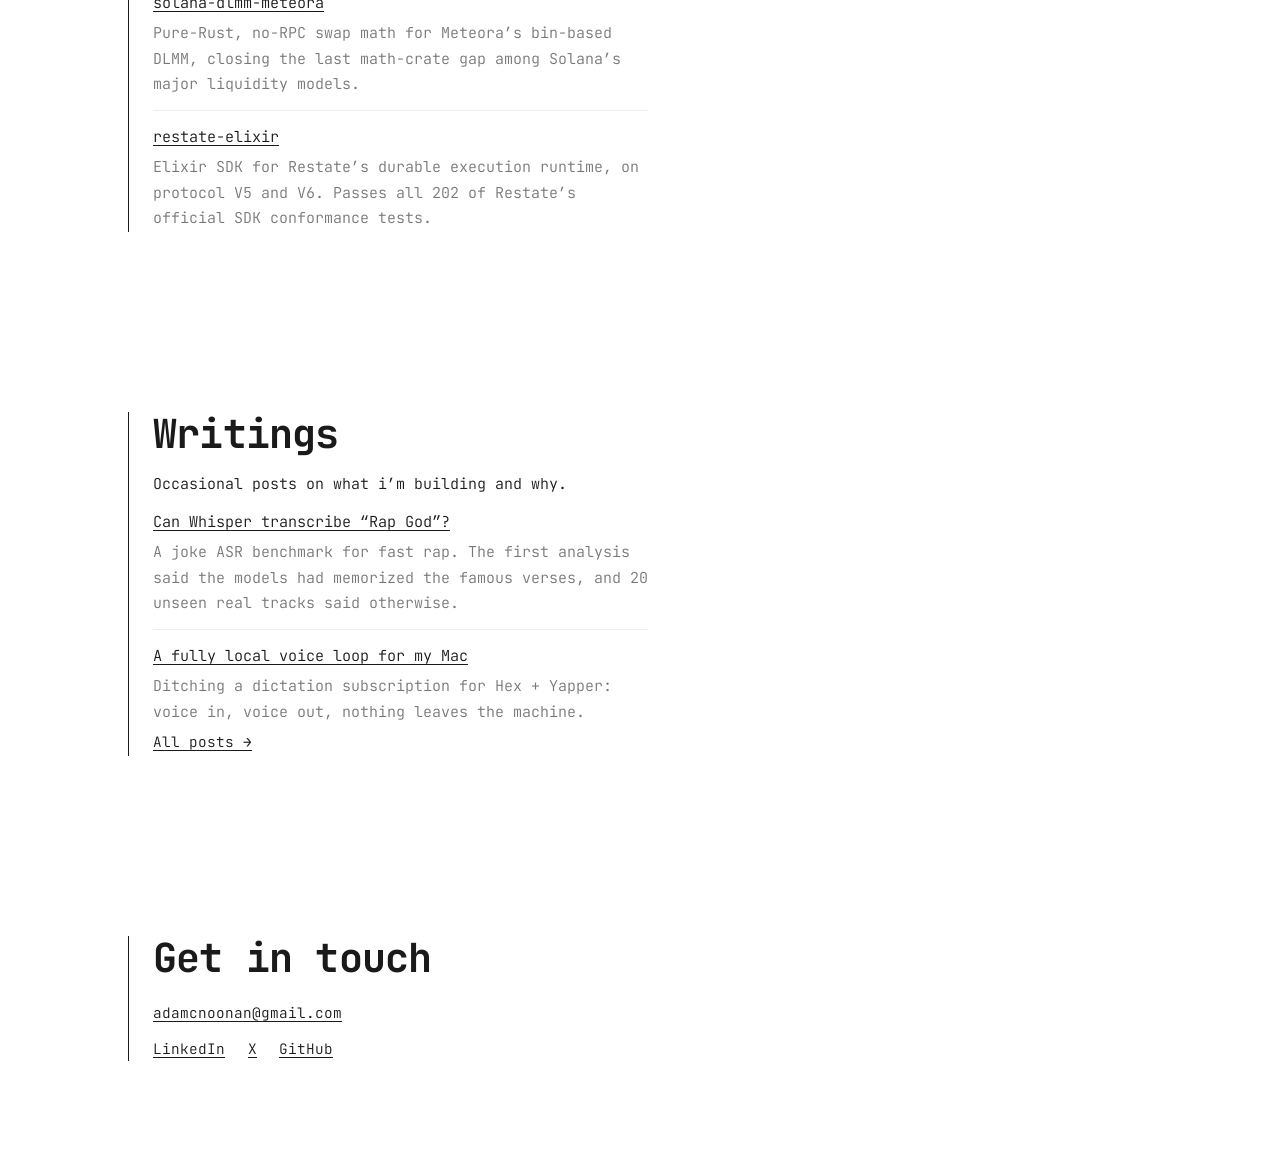
==== commit 54294544: "content: correct the Rap God post's memorization claim with an update note" ====
--- a/index.html
+++ b/index.html
@@ -225,7 +225,7 @@
                 <div class="project-list">
                     <div class="project-item proximity-text">
                         <a href="/blog/rap-god/" class="section__link">Can Whisper transcribe &ldquo;Rap God&rdquo;?</a>
-                        <p>A joke ASR benchmark for fast rap, and the discovery that the models had memorized the answers.</p>
+                        <p>A joke ASR benchmark for fast rap. The first analysis said the models had memorized the famous verses, and 20 unseen real tracks said otherwise.</p>
                     </div>
                     <div class="project-item proximity-text">
                         <a href="/blog/local-voice-loop/" class="section__link">A fully local voice loop for my Mac</a>
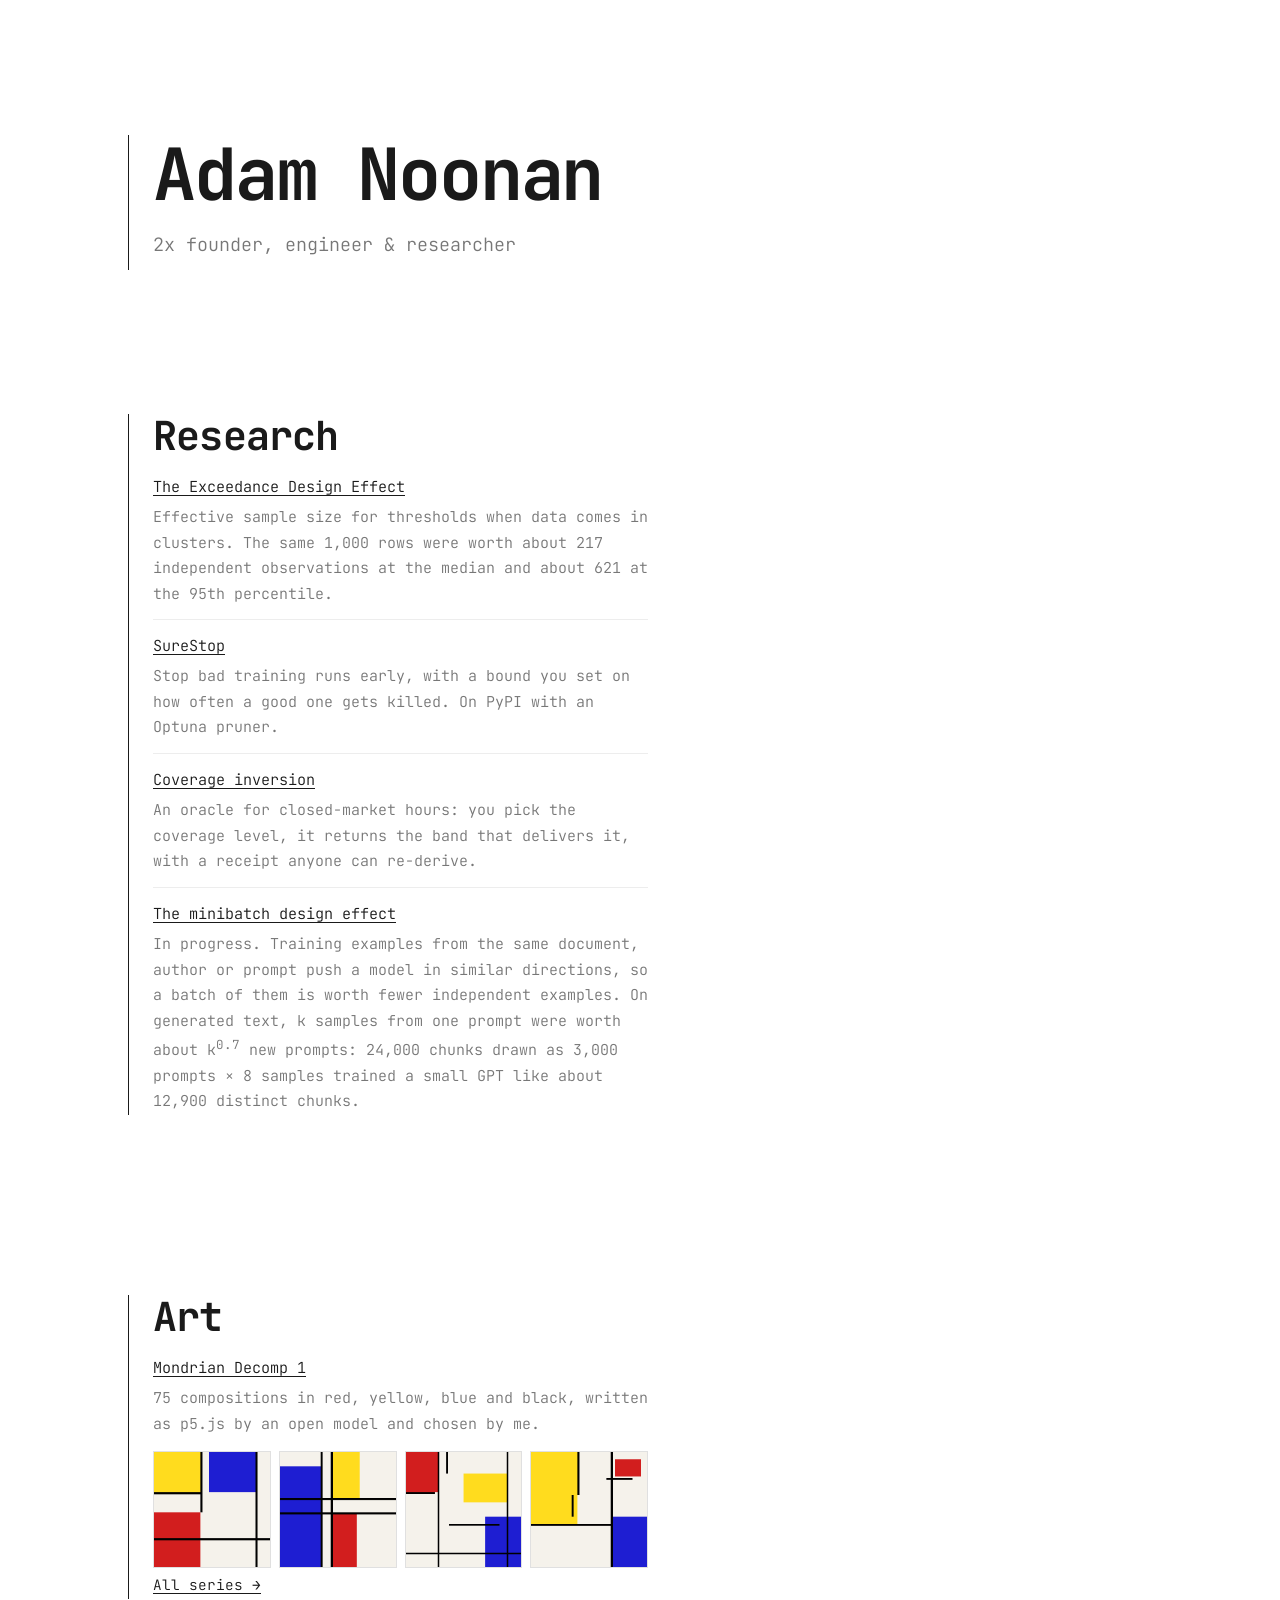
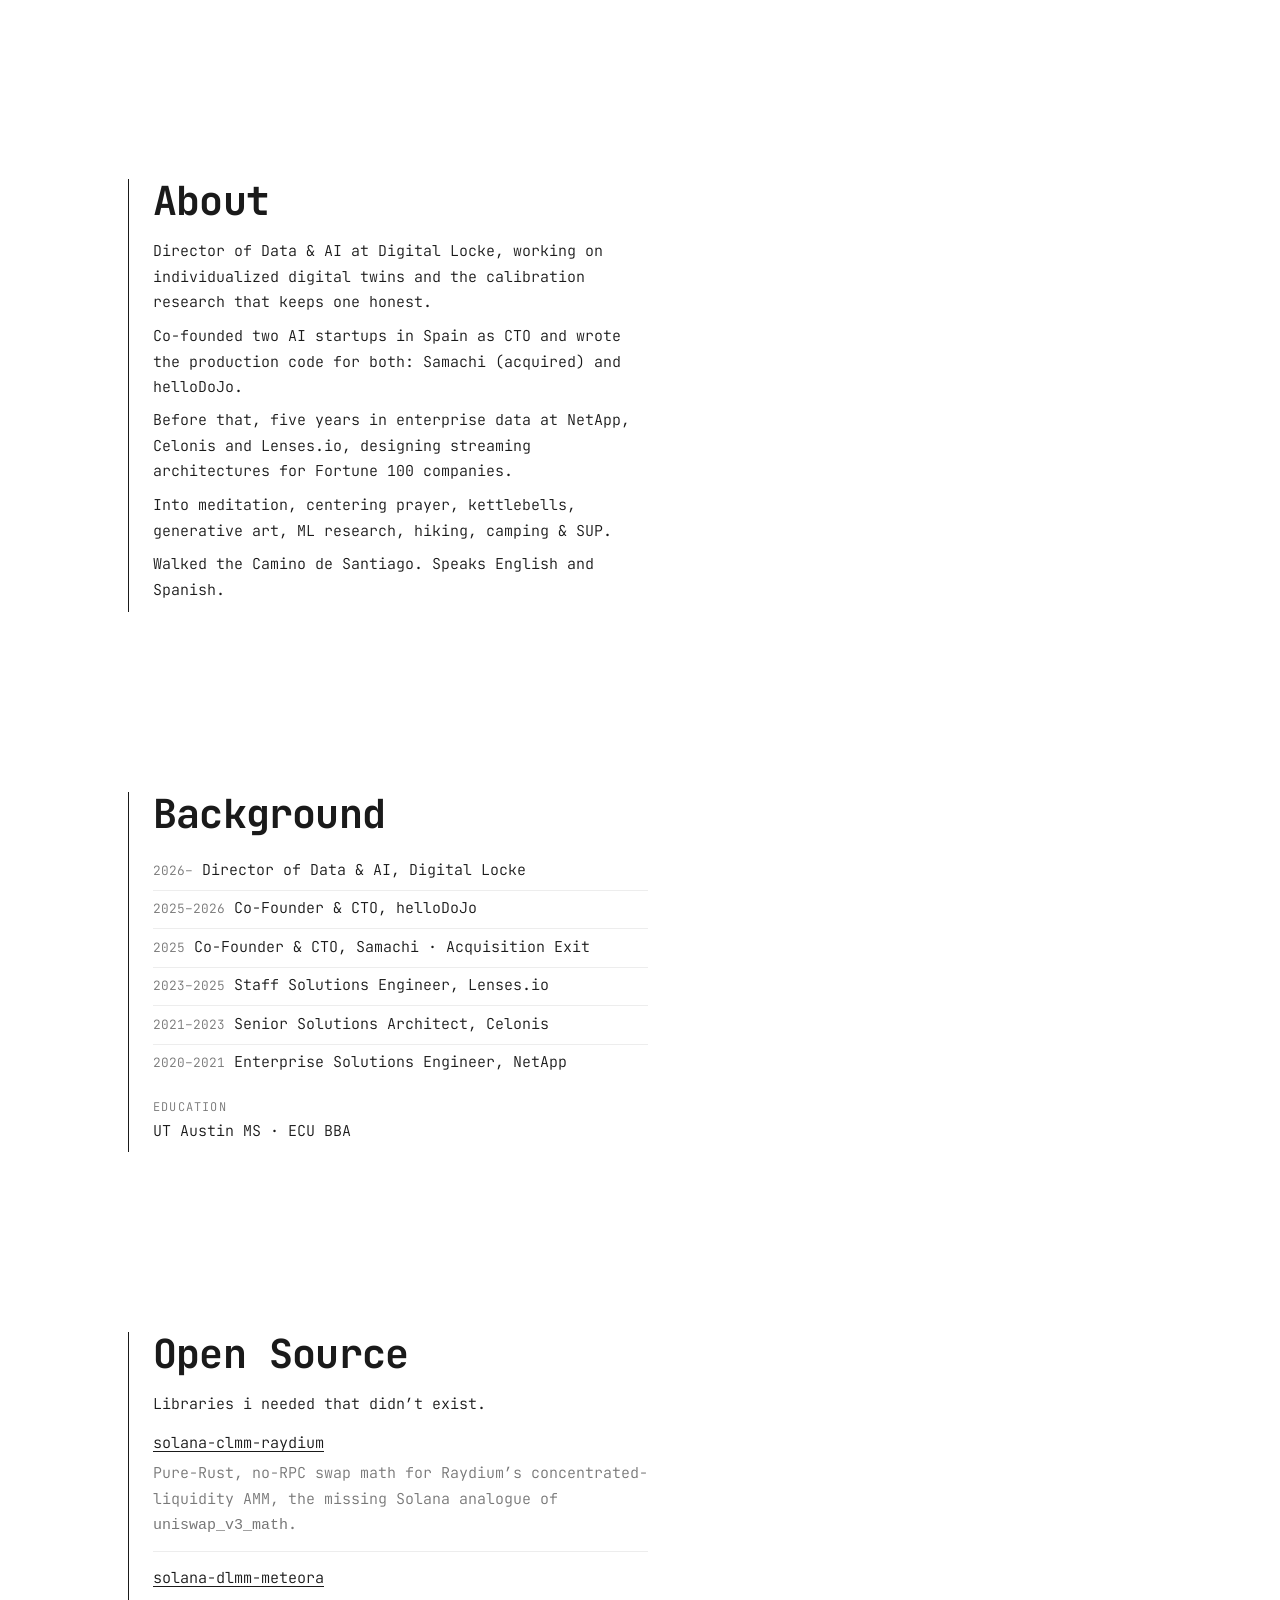
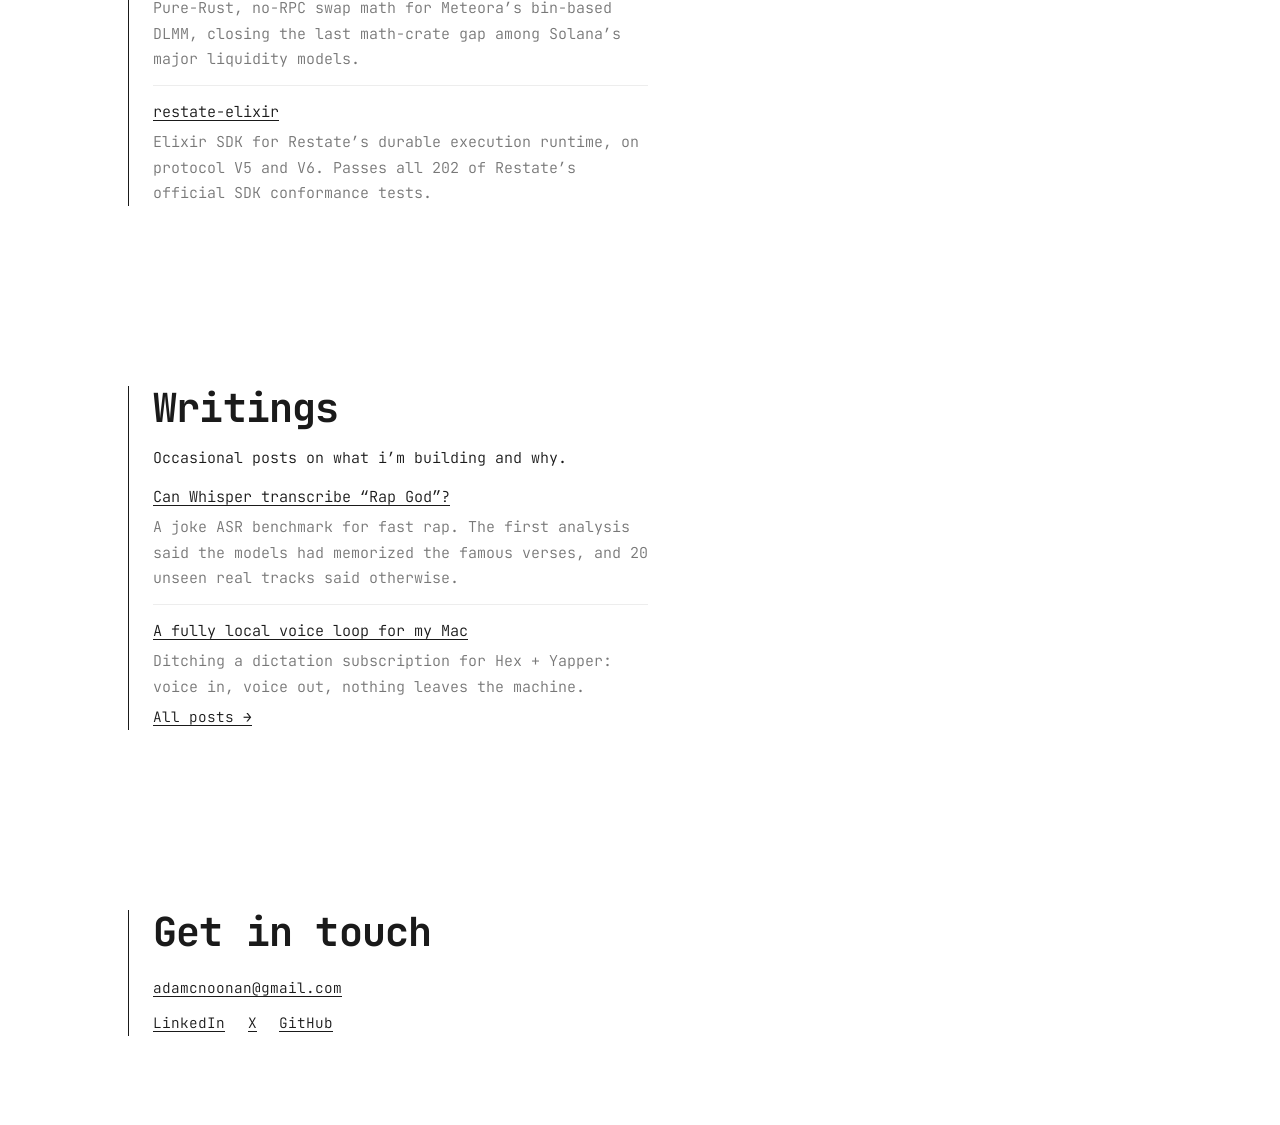
==== commit f5c34e1c: "content: drop quant from interests" ====
--- a/index.html
+++ b/index.html
@@ -156,7 +156,7 @@
                 <p class="proximity-text">Director of Data &amp; AI at Digital Locke, working on individualized digital twins and the calibration research that keeps one honest.</p>
                 <p class="proximity-text">Co-founded two AI startups in Spain as CTO and wrote the production code for both: Samachi (acquired) and helloDoJo.</p>
                 <p class="proximity-text">Before that, five years in enterprise data at NetApp, Celonis and Lenses.io, designing streaming architectures for Fortune 100 companies.</p>
-                <p class="proximity-text">Into meditation, centering prayer, kettlebells, generative art, ML &amp; quant research, hiking, camping &amp; SUP.</p>
+                <p class="proximity-text">Into meditation, centering prayer, kettlebells, generative art, ML research, hiking, camping &amp; SUP.</p>
                 <p class="proximity-text">Walked the Camino de Santiago. Speaks English and Spanish.</p>
             </div>
         </section>
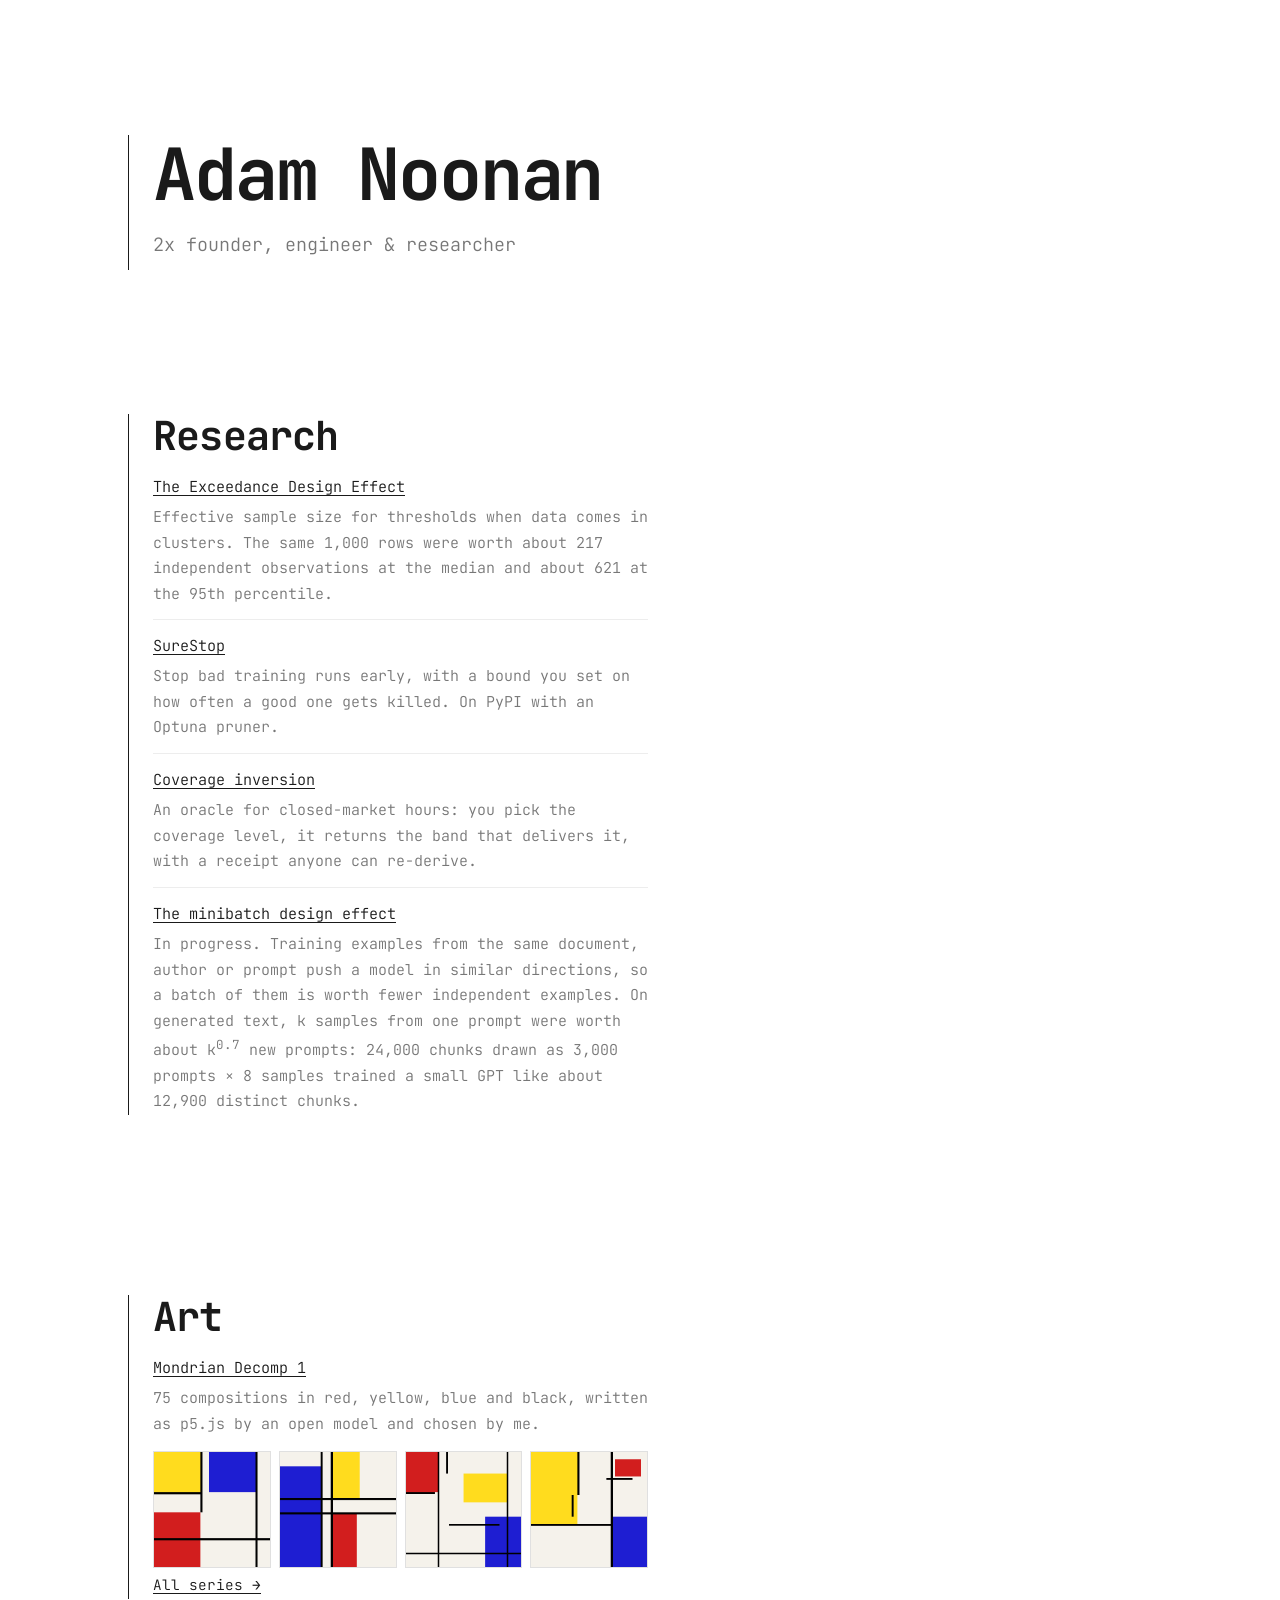
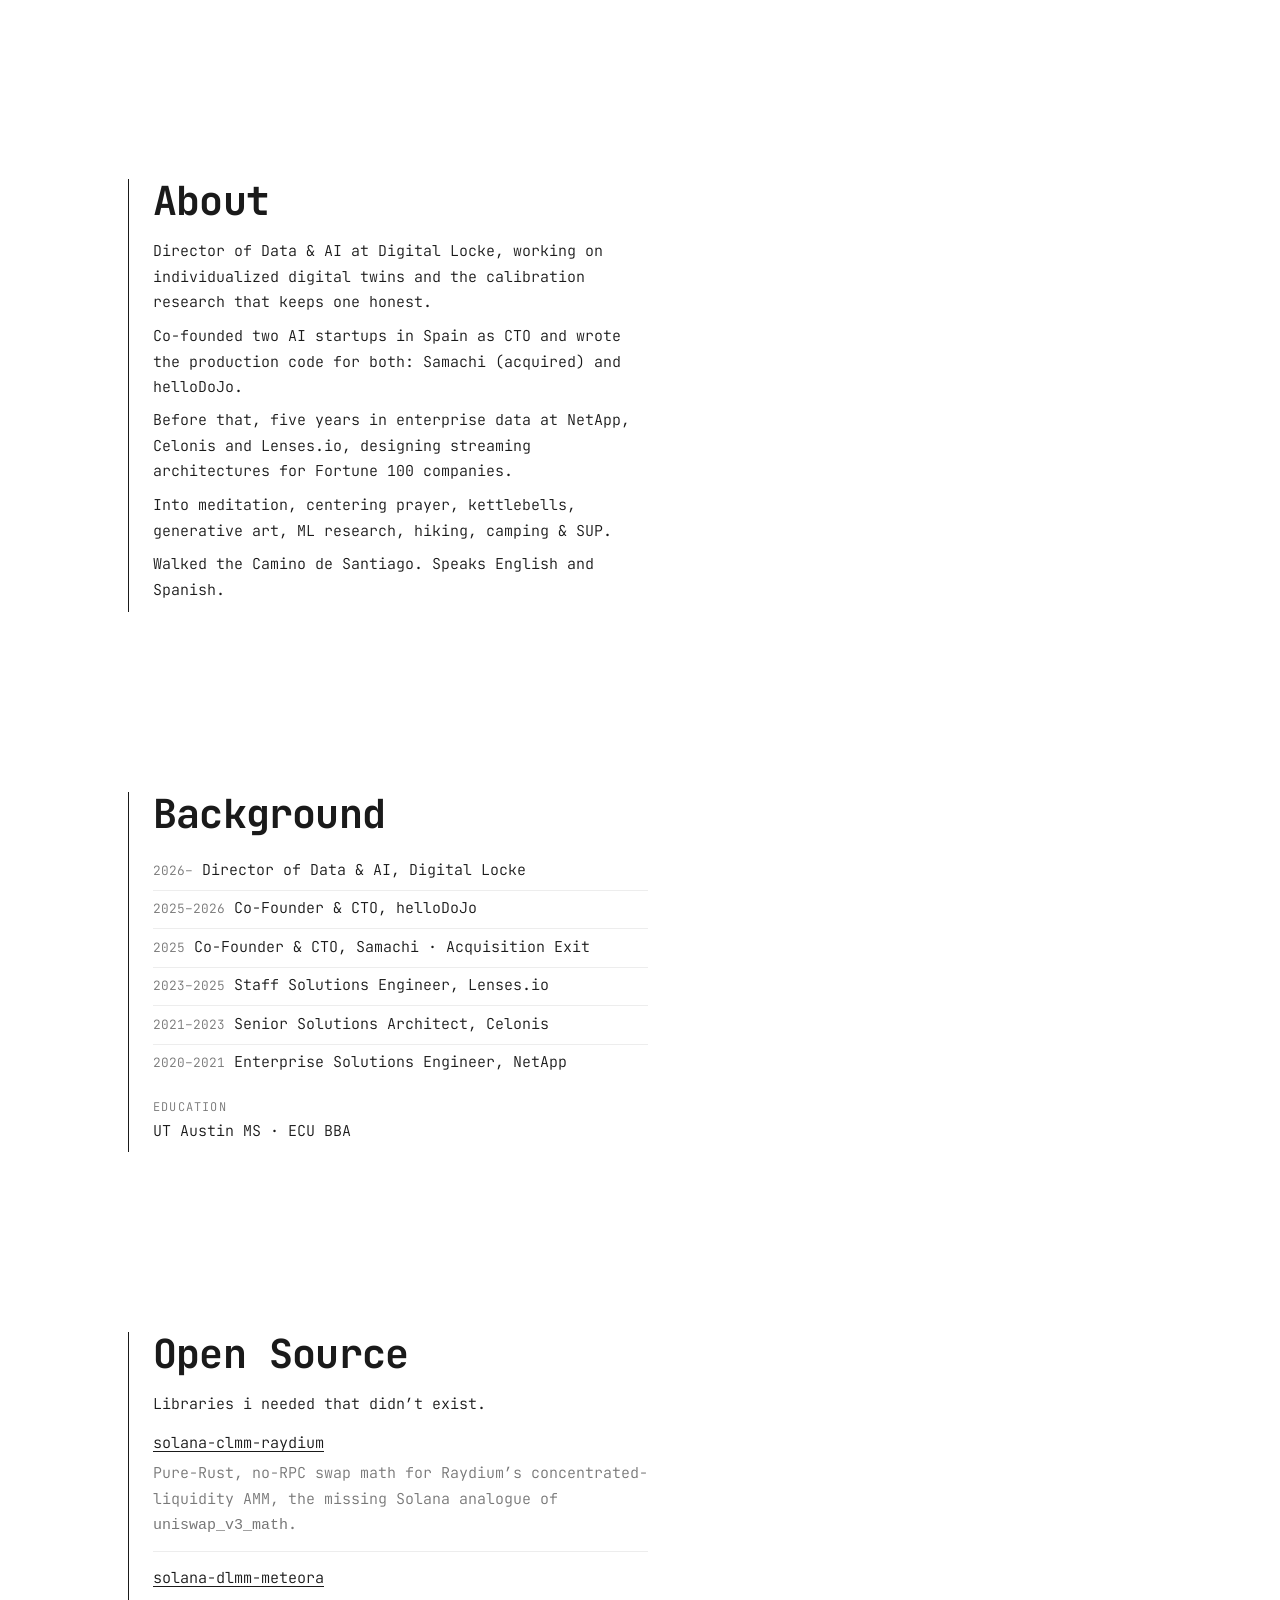
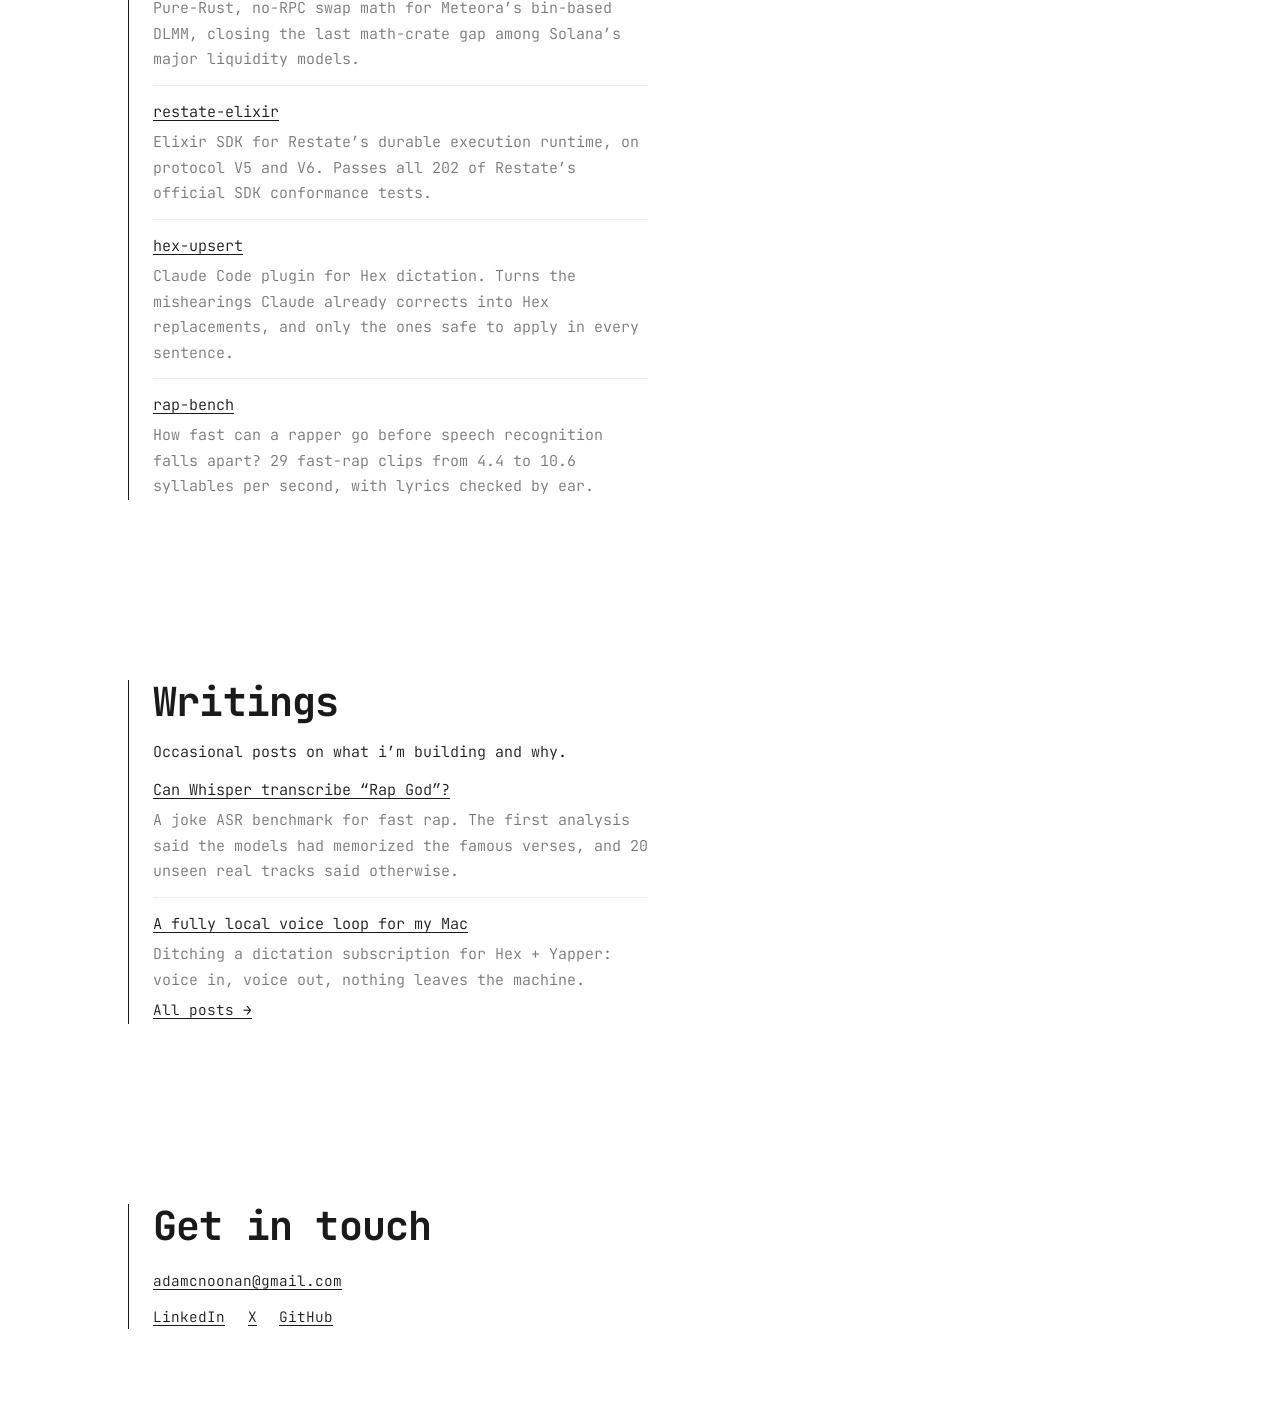
==== commit 840fd0f7: "content: add hex-upsert and rap-bench to Open Source" ====
--- a/index.html
+++ b/index.html
@@ -214,6 +214,14 @@
                         <a href="https://github.com/ACNoonan/restate-elixir" target="_blank" rel="noopener" class="section__link">restate-elixir</a>
                         <p>Elixir SDK for Restate&rsquo;s durable execution runtime, on protocol V5 and V6. Passes all 202 of Restate&rsquo;s official SDK conformance tests.</p>
                     </div>
+                    <div class="project-item proximity-text">
+                        <a href="https://github.com/ACNoonan/hex-upsert" target="_blank" rel="noopener" class="section__link">hex-upsert</a>
+                        <p>Claude Code plugin for Hex dictation. Turns the mishearings Claude already corrects into Hex replacements, and only the ones safe to apply in every sentence.</p>
+                    </div>
+                    <div class="project-item proximity-text">
+                        <a href="https://github.com/ACNoonan/rap-bench" target="_blank" rel="noopener" class="section__link">rap-bench</a>
+                        <p>How fast can a rapper go before speech recognition falls apart? 29 fast-rap clips from 4.4 to 10.6 syllables per second, with lyrics checked by ear.</p>
+                    </div>
                 </div>
             </div>
         </section>
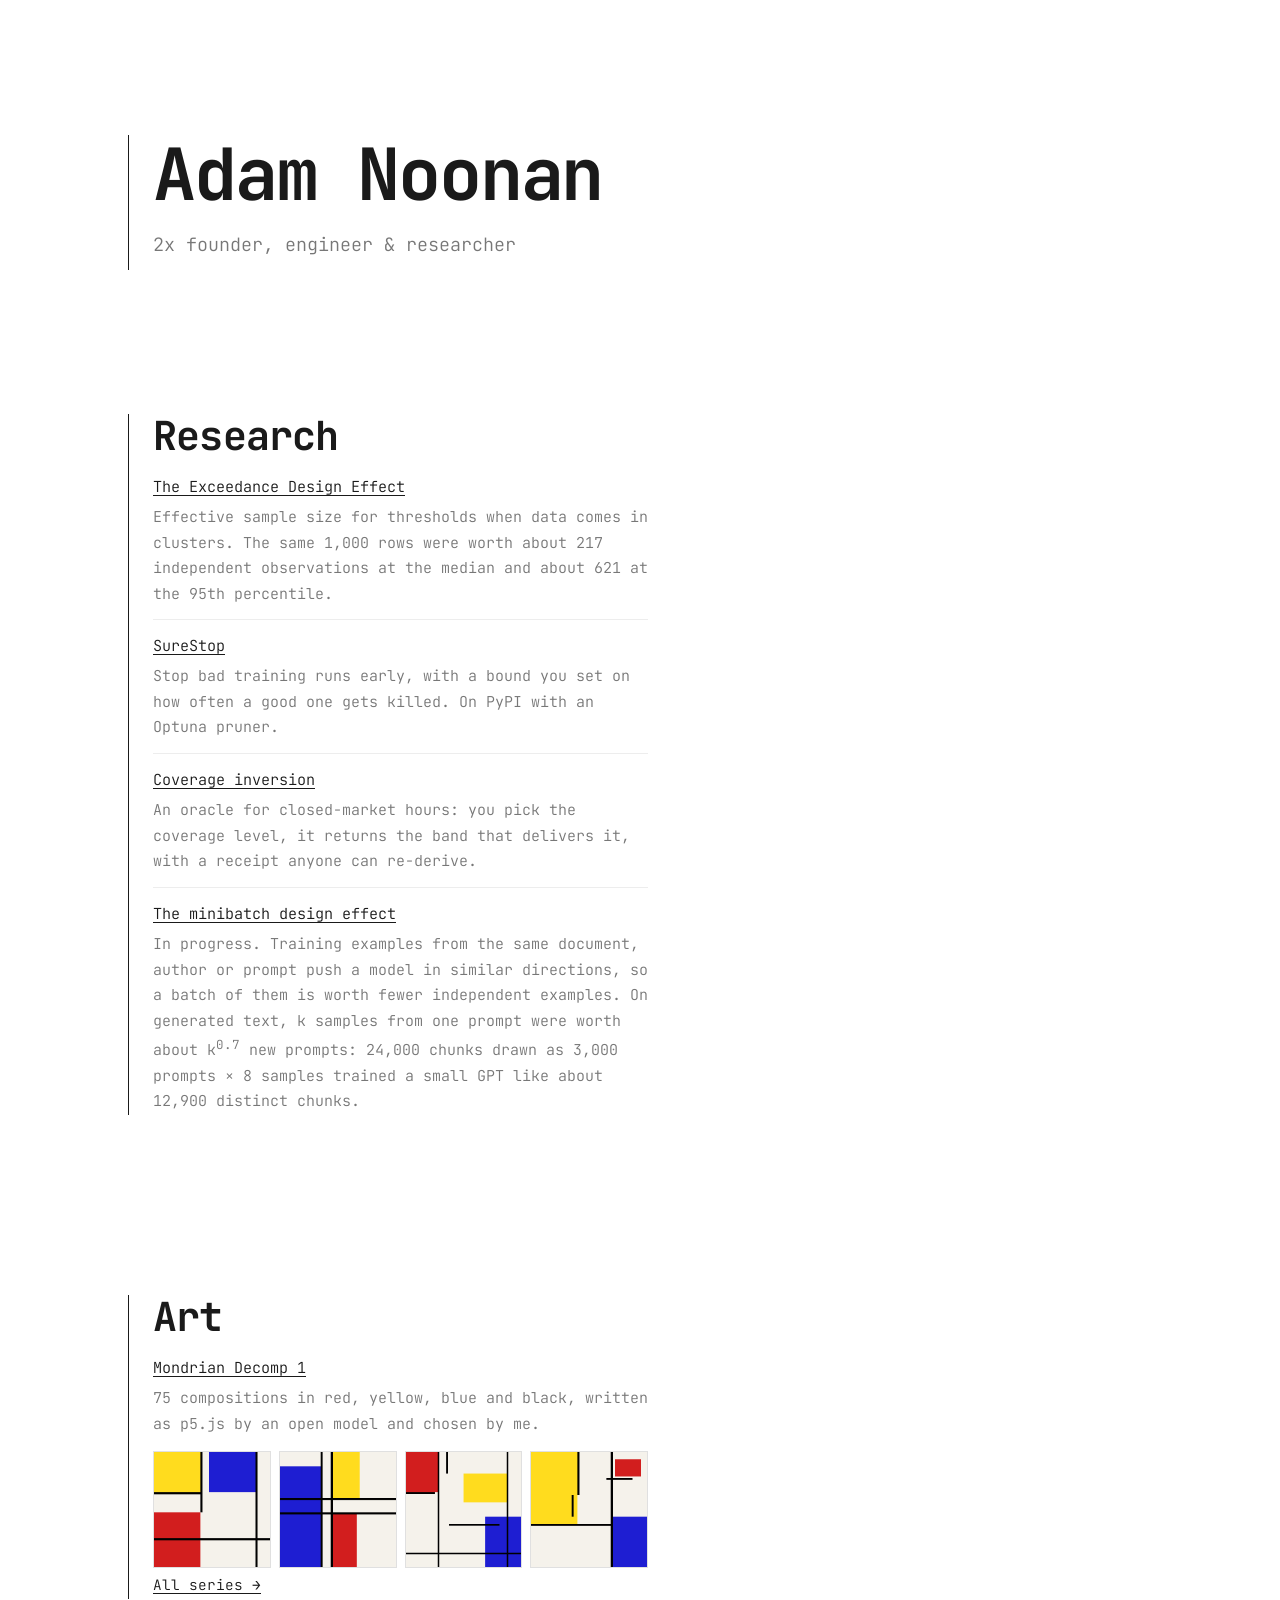
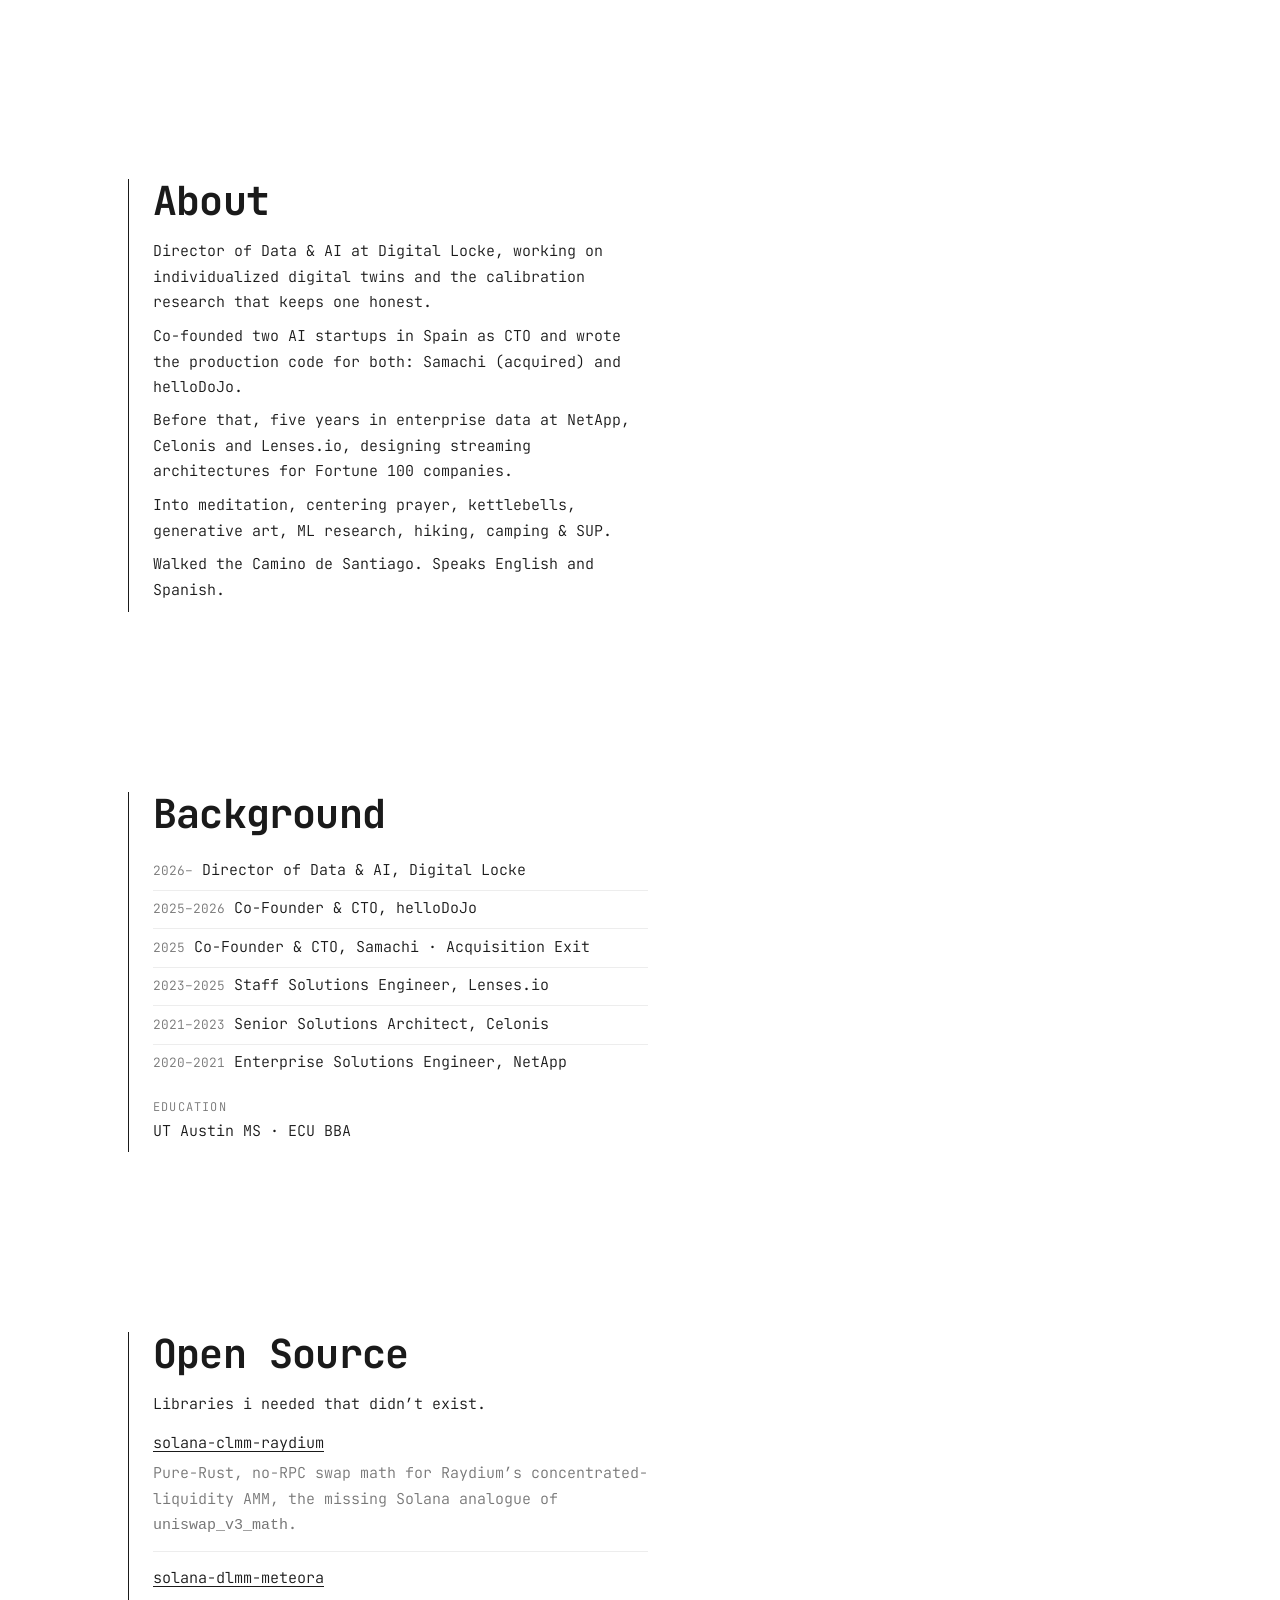
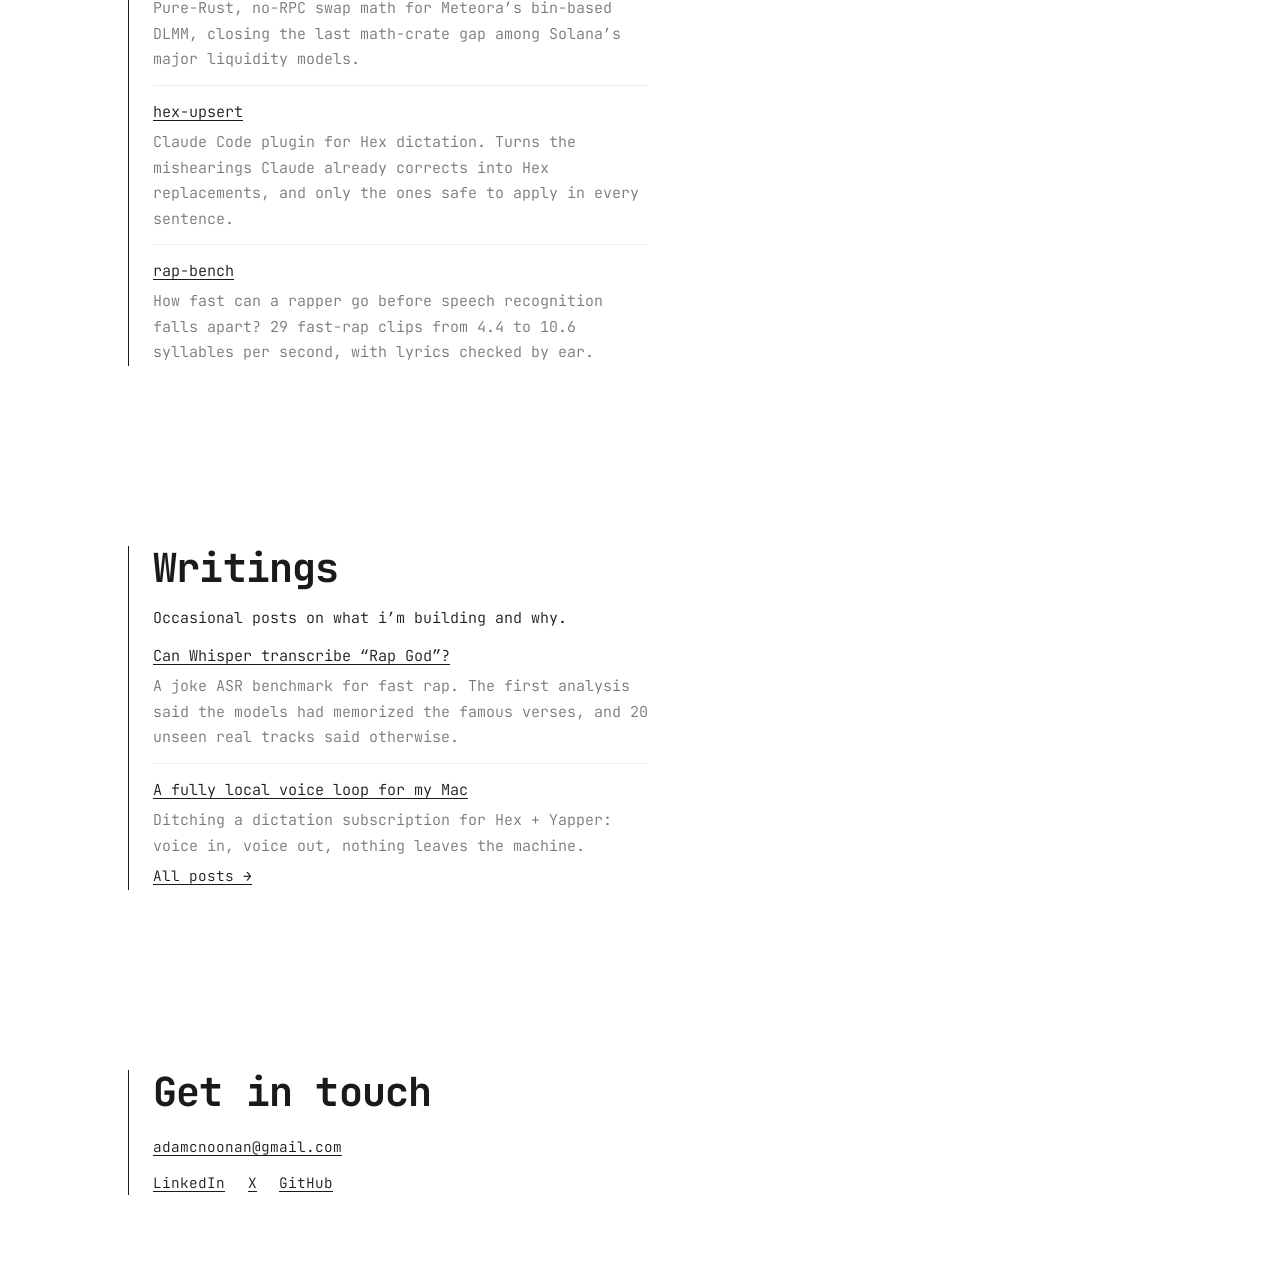
==== commit 6ef60b9c: "content: remove restate-elixir from Open Source" ====
--- a/index.html
+++ b/index.html
@@ -211,10 +211,6 @@
                         <p>Pure-Rust, no-RPC swap math for Meteora&rsquo;s bin-based DLMM, closing the last math-crate gap among Solana&rsquo;s major liquidity models.</p>
                     </div>
                     <div class="project-item proximity-text">
-                        <a href="https://github.com/ACNoonan/restate-elixir" target="_blank" rel="noopener" class="section__link">restate-elixir</a>
-                        <p>Elixir SDK for Restate&rsquo;s durable execution runtime, on protocol V5 and V6. Passes all 202 of Restate&rsquo;s official SDK conformance tests.</p>
-                    </div>
-                    <div class="project-item proximity-text">
                         <a href="https://github.com/ACNoonan/hex-upsert" target="_blank" rel="noopener" class="section__link">hex-upsert</a>
                         <p>Claude Code plugin for Hex dictation. Turns the mishearings Claude already corrects into Hex replacements, and only the ones safe to apply in every sentence.</p>
                     </div>
